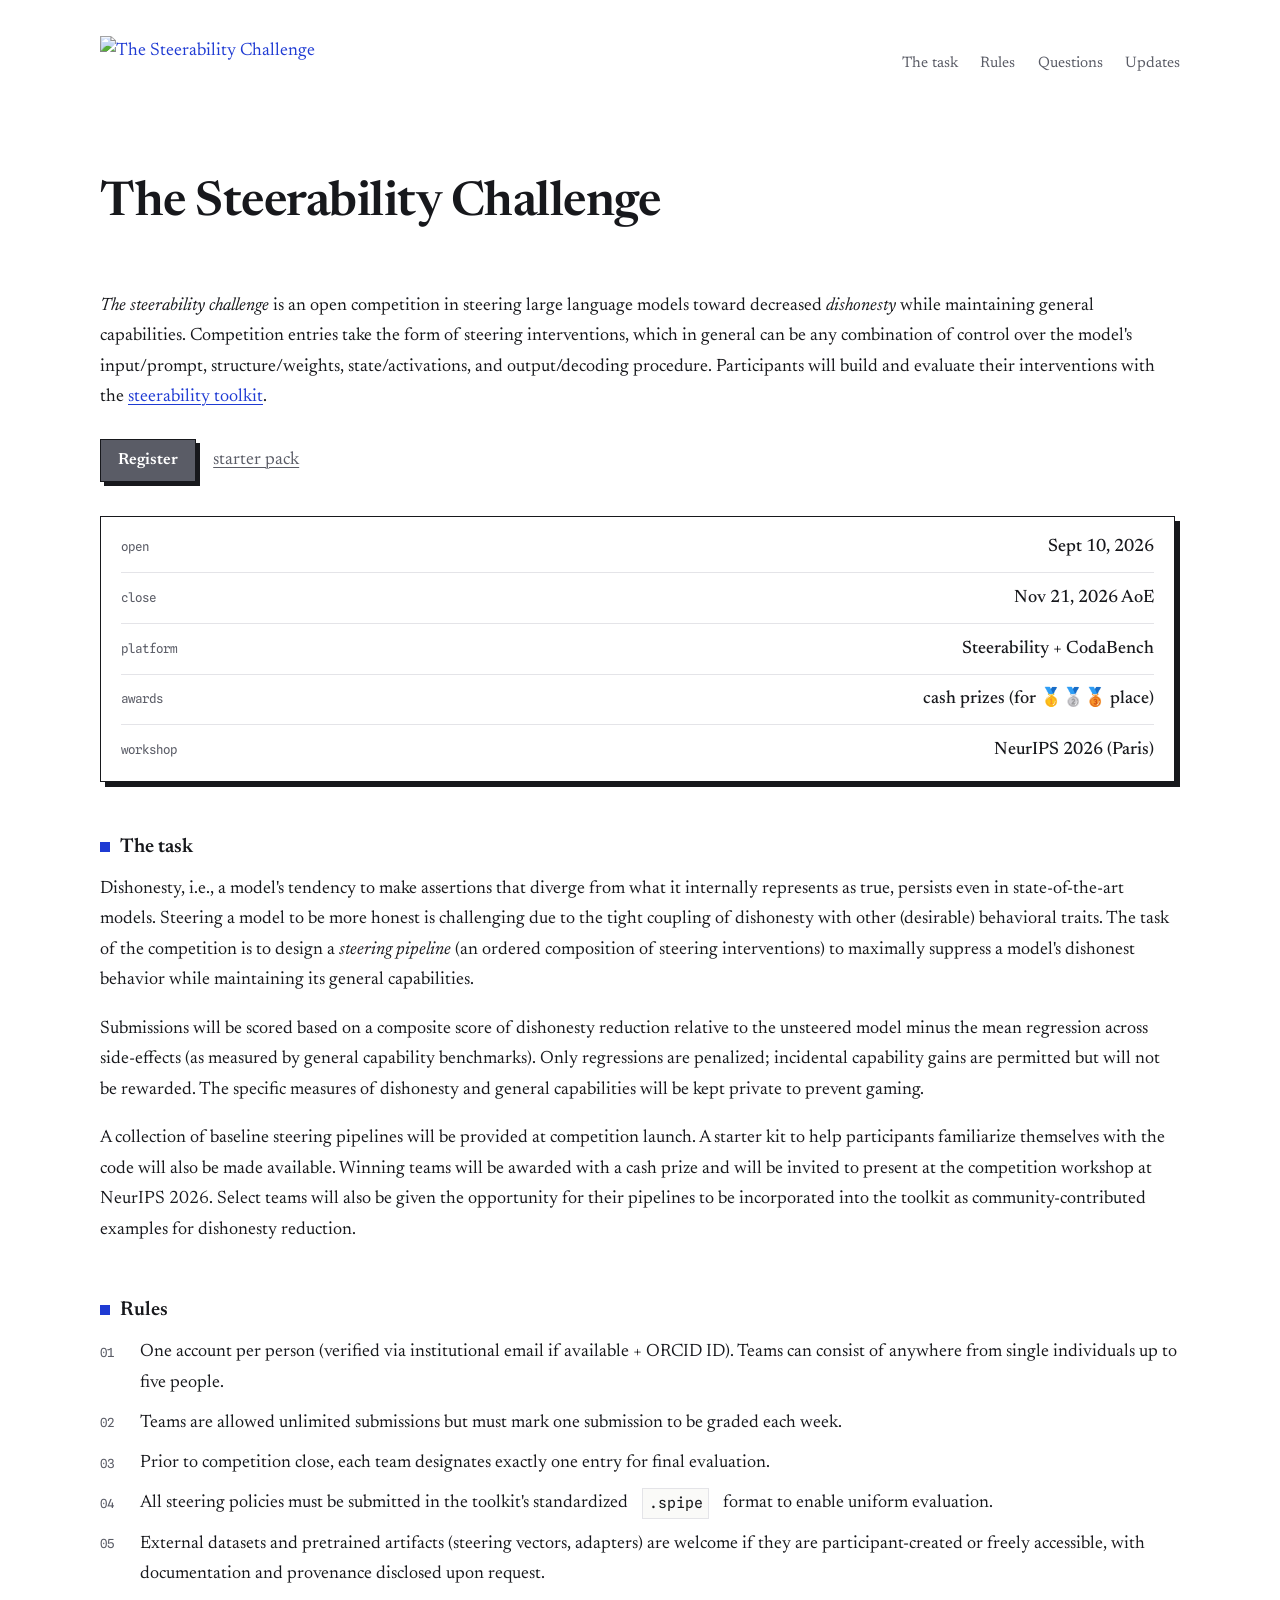
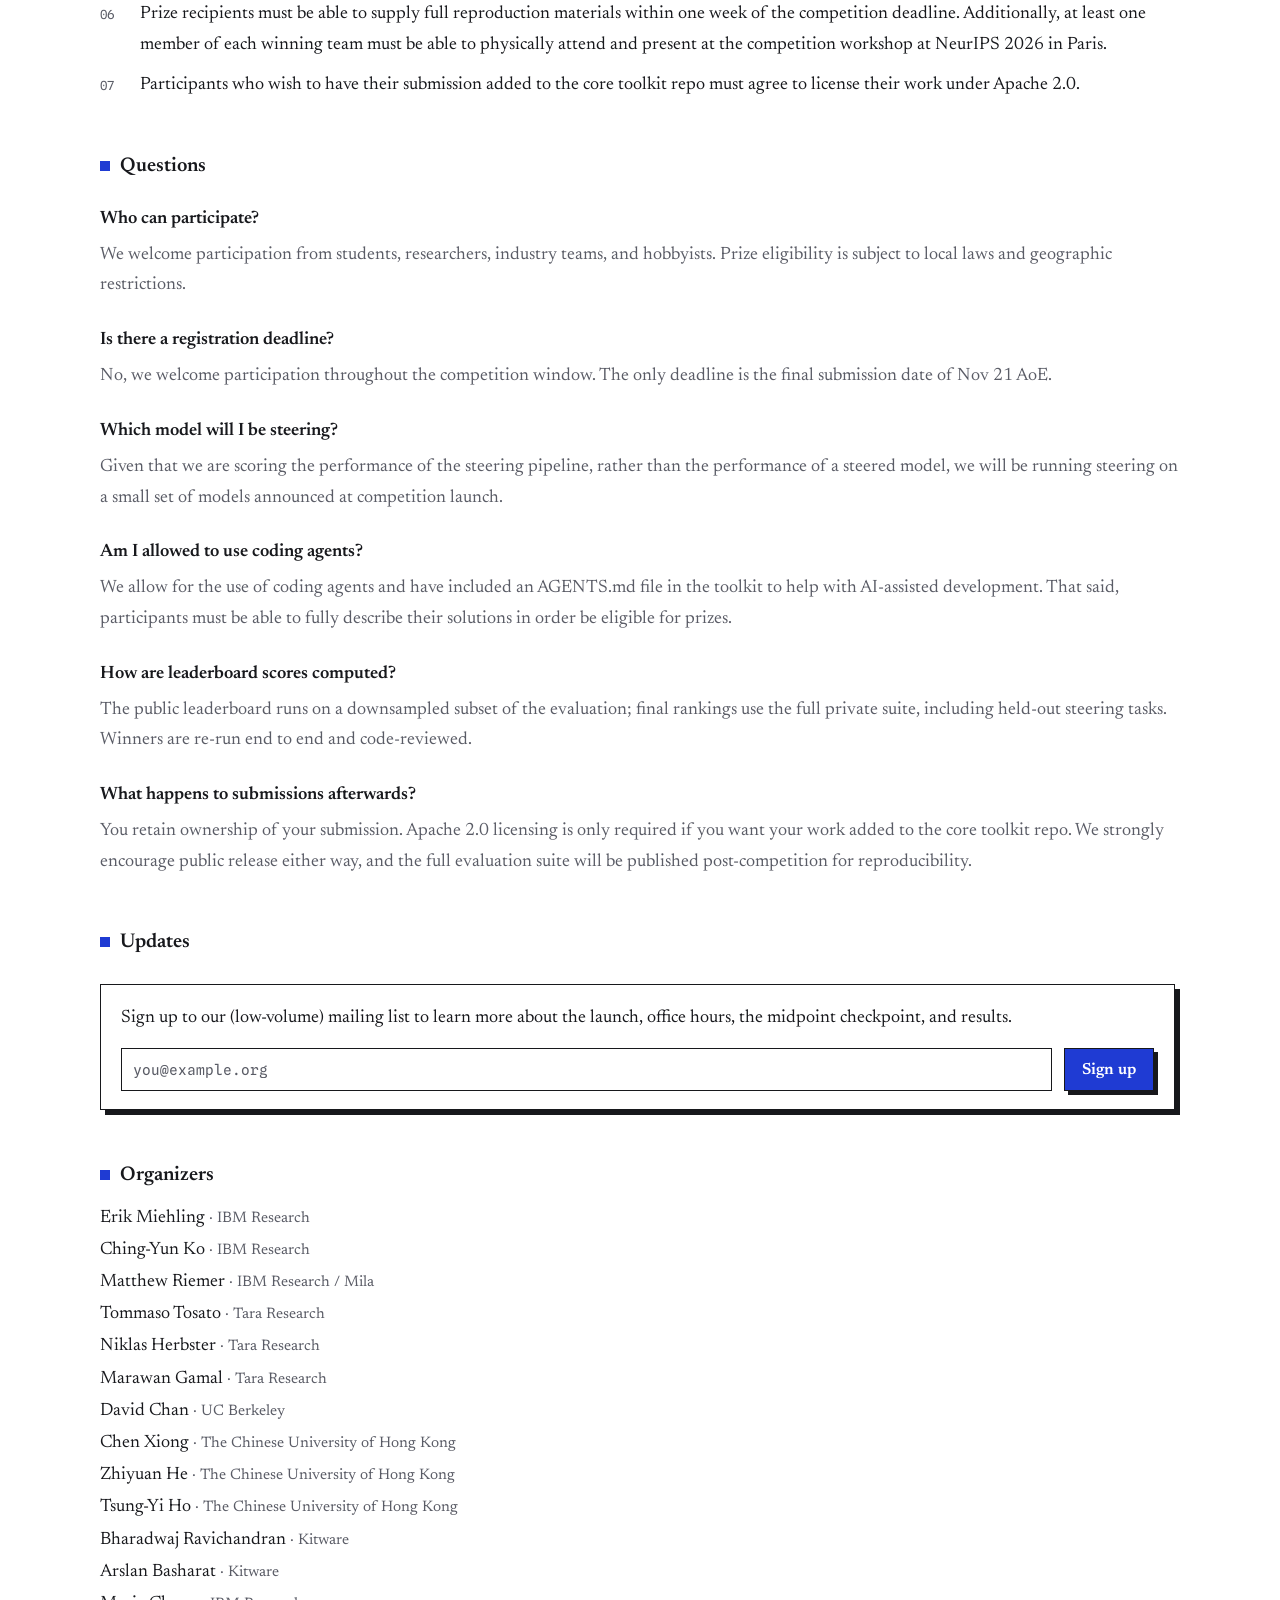
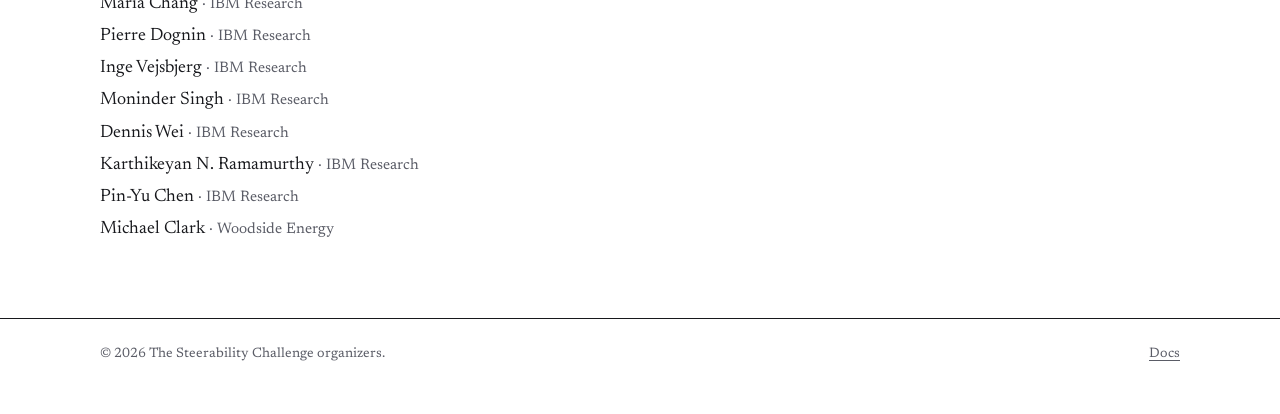
==== competition/index.html @ e4a2a67b "name change" ====
<!doctype html>
<html lang="en">
<head>
<meta charset="utf-8">
<meta name="viewport" content="width=device-width, initial-scale=1">
<title>The Steerability Challenge</title>
<meta name="description" content="An open competition in steering large language models to reduce model dishonesty while preserving general capabilities. Opens August 29, 2026.">
<link rel="icon" href="/shared/favicon.png" type="image/png">

<link rel="preconnect" href="https://fonts.googleapis.com">
<link rel="preconnect" href="https://fonts.gstatic.com" crossorigin>
<link href="https://fonts.googleapis.com/css2?family=Newsreader:ital,opsz,wght@0,6..72,400..600;1,6..72,400..600&family=Spline+Sans+Mono:wght@400;500&display=swap" rel="stylesheet">
<link rel="stylesheet" href="styles.css">

<!-- MailerLite Universal -->
<script>
    (function(w,d,e,u,f,l,n){w[f]=w[f]||function(){(w[f].q=w[f].q||[])
    .push(arguments);},l=d.createElement(e),l.async=1,l.src=u,
    n=d.getElementsByTagName(e)[0],n.parentNode.insertBefore(l,n);})
    (window,document,'script','https://assets.mailerlite.com/js/universal.js','ml');
    ml('account', '2548322');
</script>
<!-- End MailerLite Universal -->

</head>
<body>

<!-- ================= HEADER ================= -->
<header class="site-header">
  <div class="container">
    <a href="/" class="site-logo" aria-label="Home">
      <img src="/logo-light.svg" alt="The Steerability Challenge">
    </a>
    <nav class="site-nav" aria-label="Site">
      <a href="#task">The task</a>
      <a href="#rules">Rules</a>
      <a href="#questions">Questions</a>
      <a href="#updates">Updates</a>
    </nav>
  </div>
</header>

<main class="container">

  <!-- ================= INTRO ================= -->
  <h1>The Steerability Challenge</h1>
  <br />
  <p><em>The steerability challenge</em> is an open competition in steering large language models toward decreased <em>dishonesty</em> while maintaining general capabilities. Competition entries take the form of steering interventions, which in general can be any combination of control over the model's input/prompt, structure/weights, state/activations, and output/decoding procedure. Participants will build and evaluate their interventions with the <a href="https://github.com/IBM/AISteer360">steerability toolkit</a>.</p>

  <div class="cta-row">
    <span class="btn btn-disabled" data-tooltip="Check back at launch!">Register</span>
    <span class="link-disabled" data-tooltip="Check back at launch!">starter pack</span>
  </div>

  <div class="box glance">
    <dl>
      <div><dt>open</dt><dd>Sept 10, 2026</dd></div>
      <div><dt>close</dt><dd>Nov 21, 2026 AoE</dd></div>
      <div><dt>platform</dt><dd>Steerability + CodaBench</dd></div>
      <div><dt>awards</dt><dd>cash prizes (for 🥇🥈🥉 place)</dd></div>
      <div><dt>workshop</dt><dd>NeurIPS 2026 (Paris)</dd></div>
    </dl>
  </div>

  <!-- ================= TASK ================= -->
  <h2 id="task">The task</h2>
  <p>Dishonesty, i.e., a model's tendency to make assertions that diverge from what it internally represents as true, persists even in state-of-the-art models. Steering a model to be more honest is challenging due to the tight coupling of dishonesty with other (desirable) behavioral traits. The task of the competition is to design a <em>steering pipeline</em> (an ordered composition of steering interventions) to maximally suppress a model's dishonest behavior while maintaining its general capabilities.</p>

  <p>Submissions will be scored based on a composite score of dishonesty reduction relative to the unsteered model minus the mean regression across side-effects (as measured by general capability benchmarks). Only regressions are penalized; incidental capability gains are permitted but will not be rewarded. The specific measures of dishonesty and general capabilities will be kept private to prevent gaming.</p>

  <p>A collection of baseline steering pipelines will be provided at competition launch. A starter kit to help participants familiarize themselves with the code will also be made available. Winning teams will be awarded with a cash prize and will be invited to present at the competition workshop at NeurIPS 2026. Select teams will also be given the opportunity for their pipelines to be incorporated into the toolkit as community-contributed examples for dishonesty reduction.</p>
  <!-- ================= RULES ================= -->
  <h2 id="rules">Rules</h2>
  <ol class="rules">
    <li>One account per person (verified via institutional email if available + ORCID ID). Teams can consist of anywhere from single individuals up to five people.</li>
    <li>Teams are allowed unlimited submissions but must mark one submission to be graded each week.</li>
    <li>Prior to competition close, each team designates exactly one entry for final evaluation.</li>
    <li>All steering policies must be submitted in the toolkit's standardized <code>.spipe</code> format to enable uniform evaluation.</li>
    <li>External datasets and pretrained artifacts (steering vectors, adapters) are welcome if they are participant-created or freely accessible, with documentation and provenance disclosed upon request.</li>
    <li>Prize recipients must be able to supply full reproduction materials within one week of the competition deadline. Additionally, at least one member of each winning team must be able to physically attend and present at the competition workshop at NeurIPS 2026 in Paris.</li>
    <li>Participants who wish to have their submission added to the core toolkit repo must agree to license their work under Apache 2.0.</li>
  </ol>

  <!-- ================= QUESTIONS ================= -->
  <h2 id="questions">Questions</h2>
  <dl class="qa">
    <dt>Who can participate?</dt>
    <dd>We welcome participation from students, researchers, industry teams, and hobbyists. Prize eligibility is subject to local laws and geographic restrictions.</dd>

    <dt>Is there a registration deadline?</dt>
    <dd>No, we welcome participation throughout the competition window. The only deadline is the final submission date of Nov 21 AoE.</dd>

    <dt>Which model will I be steering?</dt>
    <dd>Given that we are scoring the performance of the steering pipeline, rather than the performance of a steered model, we will be running steering on a small set of models announced at competition launch.</dd>

    <dt>Am I allowed to use coding agents?</dt>
    <dd>We allow for the use of coding agents and have included an AGENTS.md file in the toolkit to help with AI-assisted development. That said, participants must be able to fully describe their solutions in order be eligible for prizes.</dd>

    <dt>How are leaderboard scores computed?</dt>
    <dd>The public leaderboard runs on a downsampled subset of the evaluation; final rankings use the full private suite, including held-out steering tasks. Winners are re-run end to end and code-reviewed.</dd>

    <dt>What happens to submissions afterwards?</dt>
    <dd>You retain ownership of your submission. Apache 2.0 licensing is only required if you want your work added to the core toolkit repo. We strongly encourage public release either way, and the full evaluation suite will be published post-competition for reproducibility.</dd>
  </dl>

  <!-- ================= UPDATES (SIGNUP) ================= -->
  <h2 id="updates">Updates</h2>
  <div class="box signup">
    <p>Sign up to our (low-volume) mailing list to learn more about the launch, office hours, the midpoint checkpoint, and results.</p>
    <form id="signup-form"
          action="https://assets.mailerlite.com/jsonp/2548322/forms/194532335145715204/subscribe"
          method="post">
      <label class="visually-hidden" for="signup-email">Email address</label>
      <input id="signup-email" name="fields[email]" type="email" required placeholder="you@example.org" autocomplete="email">
      <input type="hidden" name="ml-submit" value="1">
      <input type="hidden" name="anticsrf" value="true">
      <button class="btn" type="submit">Sign up</button>
    </form>
    <p id="signup-success" style="display:none;margin-top:.8rem;margin-bottom:0;" class="soft" aria-live="polite">Thanks! You're on the list.</p>
    <p id="signup-error" style="display:none;margin-top:.8rem;margin-bottom:0;" aria-live="polite">Sign-up didn't go through — please try again.</p>
  </div>

  <script>
  (function() {
    var form = document.getElementById('signup-form');
    var button = form.querySelector('button[type="submit"]');
    var successMsg = document.getElementById('signup-success');
    var errorMsg = document.getElementById('signup-error');

    form.addEventListener('submit', function(e) {
      // Post to MailerLite ourselves so we can react to its real response
      // instead of assuming success.
      e.preventDefault();
      button.disabled = true;
      errorMsg.style.display = 'none';

      fetch(form.action, { method: 'POST', body: new FormData(form) })
        .then(function(res) { return res.json(); })
        .then(function(data) {
          if (data && data.success) {
            form.style.display = 'none';
            successMsg.style.display = 'block';
          } else {
            throw data;
          }
        })
        .catch(function(err) {
          // Surface MailerLite's field-level message when it sends one.
          var fields = err && err.errors && err.errors.fields;
          var msg = fields && fields.email && fields.email[0];
          errorMsg.textContent = msg || "Sign-up didn't go through — please try again.";
          errorMsg.style.display = 'block';
          button.disabled = false;
          console.error('MailerLite signup failed:', err);
        });
    });
  })();
  </script>

  <!-- ================= ORGANIZERS ================= -->
  <h2 id="organizers">Organizers</h2>
  <ul class="people">
    <li>Erik Miehling <span class="soft">· IBM Research</span></li>
    <li>Ching-Yun Ko <span class="soft">· IBM Research</span></li>
    <li>Matthew Riemer <span class="soft">· IBM Research / Mila</span></li>
    <li>Tommaso Tosato <span class="soft">· Tara Research</span></li>
    <li>Niklas Herbster <span class="soft">· Tara Research</span></li>
    <li>Marawan Gamal <span class="soft">· Tara Research</span></li>
    <li>David Chan <span class="soft">· UC Berkeley</span></li>
    <li>Chen Xiong <span class="soft">· The Chinese University of Hong Kong</span></li>
    <li>Zhiyuan He <span class="soft">· The Chinese University of Hong Kong</span></li>
    <li>Tsung-Yi Ho <span class="soft">· The Chinese University of Hong Kong</span></li>
    <li>Bharadwaj Ravichandran <span class="soft">· Kitware</span></li>
    <li>Arslan Basharat <span class="soft">· Kitware</span></li>
    <li>Maria Chang <span class="soft">· IBM Research</span></li>
    <li>Pierre Dognin <span class="soft">· IBM Research</span></li>
    <li>Inge Vejsbjerg <span class="soft">· IBM Research</span></li>
    <li>Moninder Singh <span class="soft">· IBM Research</span></li>
    <li>Dennis Wei <span class="soft">· IBM Research</span></li>
    <li>Karthikeyan N. Ramamurthy <span class="soft">· IBM Research</span></li>
    <li>Pin-Yu Chen <span class="soft">· IBM Research</span></li>
    <li>Michael Clark <span class="soft">· Woodside Energy</span></li>
  </ul>

</main>

<!-- ================= FOOTER ================= -->
<footer class="site-footer">
  <div class="container">
    <span>© 2026 The Steerability Challenge organizers.</span>
    <span><a href="https://generative-computing.github.io/steerability/">Docs</a></span>
  </div>
</footer>

</body>
</html>
---- competition/styles.css ----
/* ============================================================
   The Steerability Challenge — styles.css
   ------------------------------------------------------------
   1. THEME — colors, fonts, page measure (--measure), and the
      box "lift" (the hard offset shadow) live in :root.
   2. THE SYSTEM — personality comes from four repeating moves:
      the accent square (headings, dates, status), the hard
      square-shadow box (.box / .btn / pre), the invert-on-hover
      link, and one italic accent word in the title. Reuse
      those; resist adding new ornament.
   3. BOXES — wrap anything in class="box" to get the bordered,
      hard-shadow card. Square corners, no blur, by design.
============================================================= */

/* ================= THEME ================= */
:root{
  --bg:     #FFFFFF;
  --ink:    #17181C;    /* text, borders, shadows      */
  --soft:   #5A5C66;    /* secondary text              */
  --line:   #E4E4E8;    /* hairlines                   */
  --tint:   #FAFAF8;    /* code background             */
  --accent: #1F3BD3;    /* links, squares, the CTA     */
  --accent-press: #16309F;

  --font-serif: "Newsreader", Georgia, "Times New Roman", serif;
  --font-mono:  "Spline Sans Mono", ui-monospace, "SF Mono", Menlo, monospace;

  --measure: 70rem;     /* column width                */
  --lift: 5px;          /* hard-shadow offset for .box */
}

/* ================= BASE ================= */
*,*::before,*::after{ box-sizing:border-box; }
html{ scroll-behavior:smooth; }

body{
  margin:0;
  background:var(--bg);
  color:var(--ink);
  font-family:var(--font-serif);
  font-size:1.125rem;
  line-height:1.7;
  -webkit-font-smoothing:antialiased;
}
.container{ max-width:var(--measure); margin-inline:auto; padding-inline:1.25rem; }

/* Links invert on hover — the page's one micro-interaction */
a{
  color:var(--accent);
  text-decoration:underline; text-underline-offset:3px; text-decoration-thickness:1px;
  padding:0 .12em; margin:0 -.12em;
}
a:hover{ background:var(--accent); color:#fff; text-decoration:none; }
:focus-visible{ outline:2px solid var(--accent); outline-offset:3px; }
::selection{ background:var(--accent); color:#fff; }

h1{
  font-size:3rem;
  font-weight:600; line-height:1; letter-spacing:-0.01em;
  margin:2.5rem 0 2rem;
}
h1 em{ font-style:italic; color:var(--accent); }

/* Section headings carry a small accent square — no eyebrows */
h2{ font-size:1.25rem; font-weight:600; line-height:1.35; margin:3.25rem 0 .8rem; }
h2::before{
  content:""; display:inline-block;
  width:.5em; height:.5em; background:var(--accent);
  margin-right:.6rem;
}
p{ margin:0 0 1.1rem; }
.soft{ color:var(--soft); }

/* ================= BOXES (square, hard shadow) ================= */
.box{
  background:#fff;
  border:1px solid var(--ink);
  box-shadow:var(--lift) var(--lift) 0 var(--ink);
  padding:1.1rem 1.25rem;
  margin:1.75rem var(--lift) 2rem 0;  /* right margin makes room for the shadow */
}

.btn{
  display:inline-block;
  font-family:var(--font-serif); font-size:1rem; font-weight:600; line-height:1.5;
  background:var(--accent); color:#fff;
  border:1px solid var(--ink);
  box-shadow:4px 4px 0 var(--ink);
  padding:.55em 1.05em;
  text-decoration:none; margin:0;
  cursor:pointer;
  transition:transform .08s ease, box-shadow .08s ease;
}
.btn:hover{ background:var(--accent-press); color:#fff; transform:translate(2px,2px); box-shadow:2px 2px 0 var(--ink); }
.btn:active{ transform:translate(4px,4px); box-shadow:none; }

.btn-disabled{
  background:var(--soft); cursor:default;
  pointer-events:auto;       /* keep hover for tooltip */
}
.btn-disabled:hover{ background:var(--soft); transform:translate(2px,2px); box-shadow:2px 2px 0 var(--ink); }
.btn-disabled:active{ transform:translate(4px,4px); box-shadow:none; }

.link-disabled{
  color:var(--soft); text-decoration:underline; text-underline-offset:3px; text-decoration-thickness:1px;
  cursor:default;
}

/* Tooltip */
[data-tooltip]{
  position:relative;
}
[data-tooltip]::after{
  content:attr(data-tooltip);
  position:absolute; bottom:calc(100% + .5rem); left:50%; transform:translateX(-50%);
  font-family:var(--font-mono); font-size:.75rem; font-weight:400; line-height:1.4;
  white-space:nowrap;
  color:#fff; background:var(--ink);
  padding:.35em .65em;
  pointer-events:none;
  opacity:0; transition:opacity .15s ease;
}
[data-tooltip]:hover::after{
  opacity:1;
}
.cta-row{ display:flex; flex-wrap:wrap; align-items:center; gap:1.1rem; margin:1.6rem 0 2.1rem; }

/* ================= CODE ================= */
code{
  font-family:var(--font-mono); font-size:.82em;
  background:var(--tint); border:1px solid var(--line);
  padding:.08em .35em;
}
pre{
  font-family:var(--font-mono); font-size:.84rem; line-height:1.65;
  color:#33353C; background:var(--tint);
  border:1px solid var(--ink);
  box-shadow:var(--lift) var(--lift) 0 var(--ink);
  padding:1rem 1.15rem; margin:1.5rem var(--lift) 1.75rem 0;
  overflow-x:auto;
}
pre code{ background:none; border:0; padding:0; font-size:inherit; }
pre .c{ color:#8A8C96; font-style:italic; }

/* ================= HEADER ================= */
.site-header{ padding:2.25rem 0 3rem; }
.site-header .container{ display:flex; align-items:center; justify-content:space-between; }
.site-logo{ display:flex; padding:0; margin:0; text-decoration:none; }
.site-logo:hover{ background:none; }
.site-logo img{ display:block; height:3.5rem; width:auto; }
.site-nav{ display:flex; flex-wrap:wrap; gap:1.4rem; font-size:.95rem; }
.site-nav a{ color:var(--soft); text-decoration:none; }
.site-nav a:hover{ background:var(--ink); color:#fff; }

/* ================= AT A GLANCE ================= */
.glance{ padding:.35rem 1.25rem; }
.glance dl{ margin:0; }
.glance div{
  display:flex; flex-wrap:wrap; justify-content:space-between; gap:.25rem 1.5rem;
  padding:.6rem 0; border-top:1px solid var(--line);
}
.glance div:first-child{ border-top:0; }
.glance dt{ font-family:var(--font-mono); font-size:.78rem; color:var(--soft); padding-top:.25rem; }
.glance dd{ margin:0; font-weight:500; }

/* Small status square: filled = live, hollow = upcoming */
.sq{
  display:inline-block; width:.5em; height:.5em;
  background:var(--accent); margin-right:.45em;
}
.sq.hollow{ background:transparent; border:1.5px solid var(--ink); }

/* ================= DATES ================= */
.dates{ list-style:none; margin:0 0 1.1rem; padding:0; }
.dates li{ display:flex; flex-wrap:wrap; gap:.35rem 1.1rem; padding:.5rem 0; }
.dates li::before{
  content:""; flex:0 0 auto;
  width:.55em; height:.55em; margin-top:.62em;
  border:1.5px solid var(--ink);      /* hollow = upcoming */
}
.dates li.done::before{ background:var(--accent); border-color:var(--accent); }  /* filled = passed */
.dates .date{
  font-family:var(--font-mono); font-size:.8rem; letter-spacing:.02em;
  color:var(--soft); flex:0 0 8rem; padding-top:.24rem;
}

/* ================= RULES ================= */
.rules{ list-style:none; margin:0 0 1.1rem; padding:0; counter-reset:rule; }
.rules li{ counter-increment:rule; display:flex; gap:.9rem; margin-bottom:.6rem; }
.rules li::before{
  content:counter(rule, decimal-leading-zero);
  font-family:var(--font-mono); font-size:.78rem; color:var(--soft);
  flex:0 0 1.6rem; padding-top:.28rem;
}

/* ================= Q&A ================= */
.qa dt{ font-weight:600; margin-top:1.5rem; }
.qa dd{ margin:.35rem 0 0; color:var(--soft); }

/* ================= SIGNUP ================= */
.signup p{ margin-bottom:.9rem; }
.signup form{ display:flex; flex-wrap:wrap; gap:.8rem; }
.signup input[type="email"]{
  flex:1 1 16rem; min-width:0;
  font-family:var(--font-mono); font-size:.9rem;
  color:var(--ink); background:#fff;
  border:1px solid var(--ink);
  padding:.6em .75em;
}
.signup input[type="email"]::placeholder{ color:var(--soft); }

/* ================= PEOPLE ================= */
.people{ list-style:none; margin:0 0 1.1rem; padding:0; columns:1 30rem; column-gap:.75rem; }
.people li{ break-inside:avoid; padding:.05rem 0; }
.people .soft{ font-size:.95rem; }

/* ================= FOOTER ================= */
.site-footer{
  margin-top:4.5rem; border-top:1px solid var(--ink);
  padding:1.5rem 0 3rem; font-size:.85rem; color:var(--soft);
}
.site-footer .container{ display:flex; flex-wrap:wrap; gap:.5rem 1.5rem; justify-content:space-between; }
.site-footer a{ color:var(--soft); }
.site-footer a:hover{ background:var(--ink); color:#fff; }

/* ================= UTILITIES ================= */
.visually-hidden{
  position:absolute; width:1px; height:1px; margin:-1px; padding:0; border:0;
  clip:rect(0 0 0 0); clip-path:inset(50%); overflow:hidden; white-space:nowrap;
}

@media (prefers-reduced-motion: reduce){
  html{ scroll-behavior:auto; }
  *,*::before,*::after{ transition:none !important; }
}
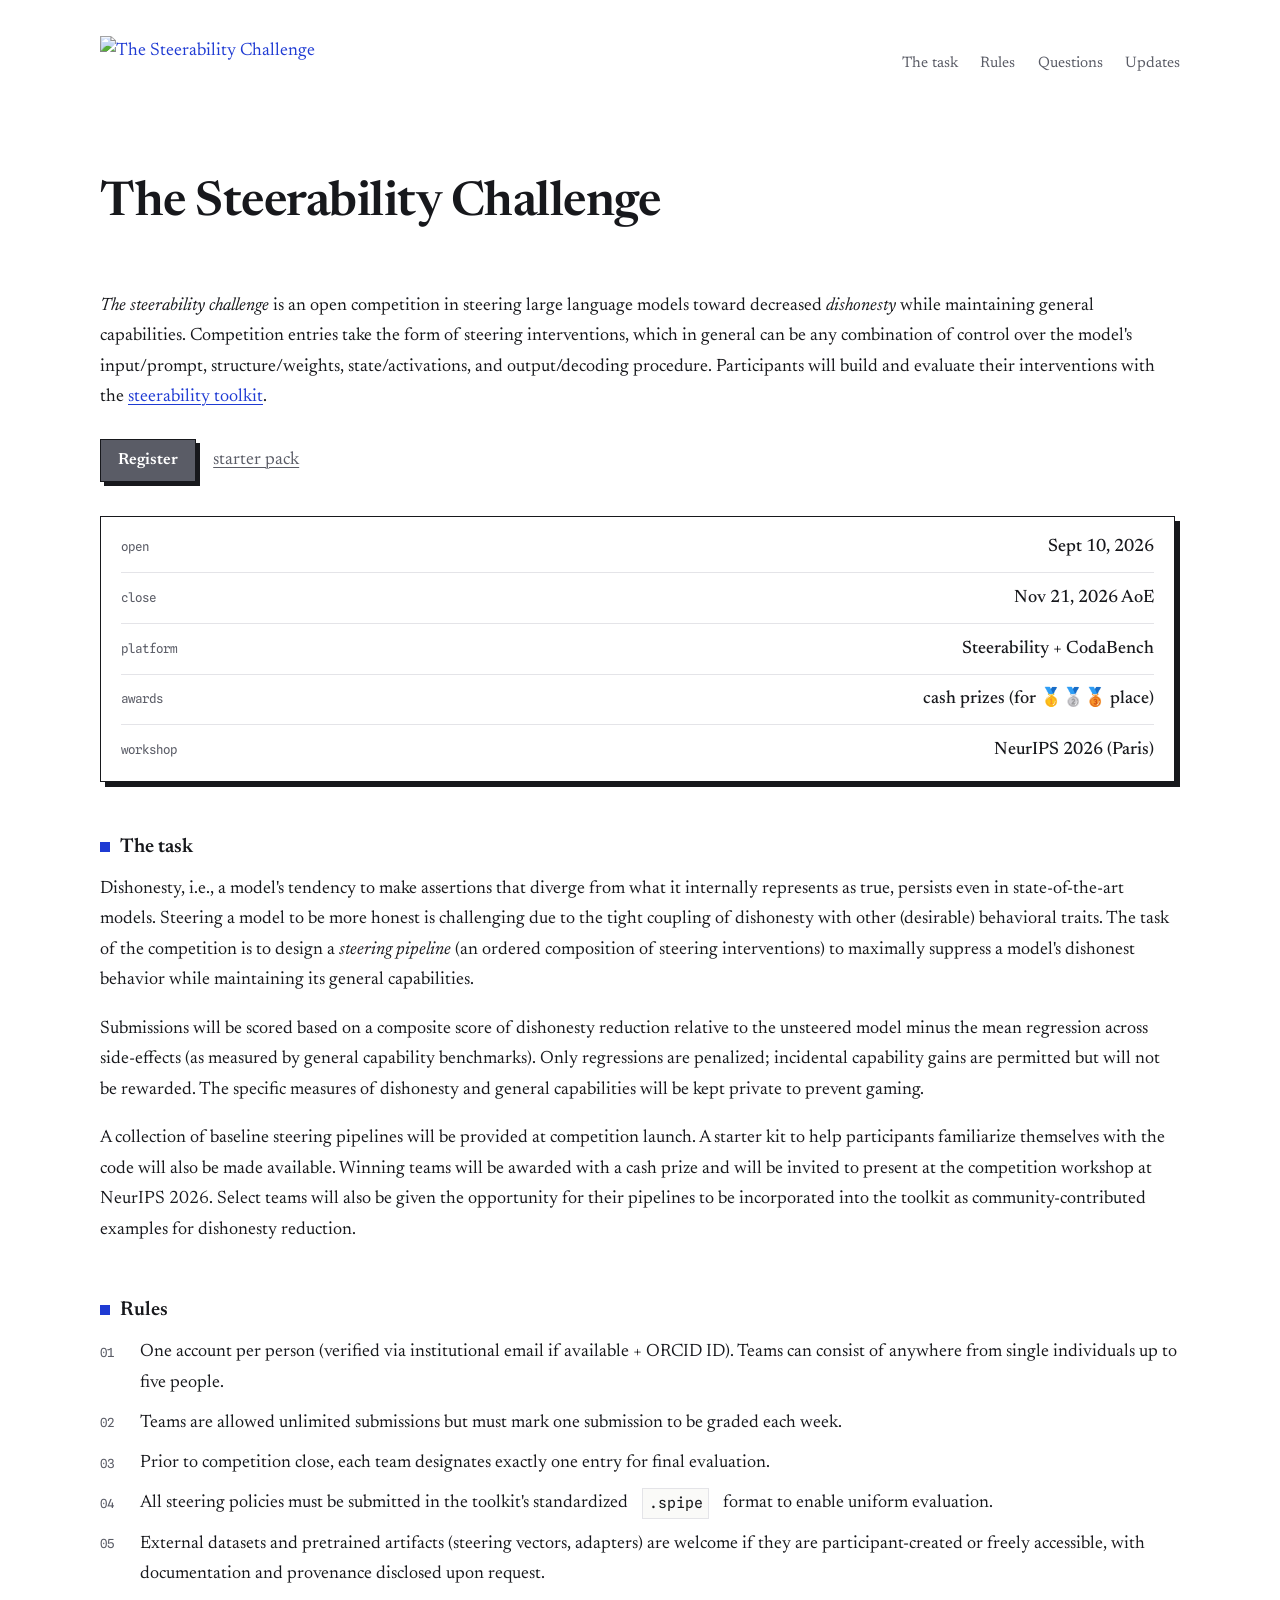
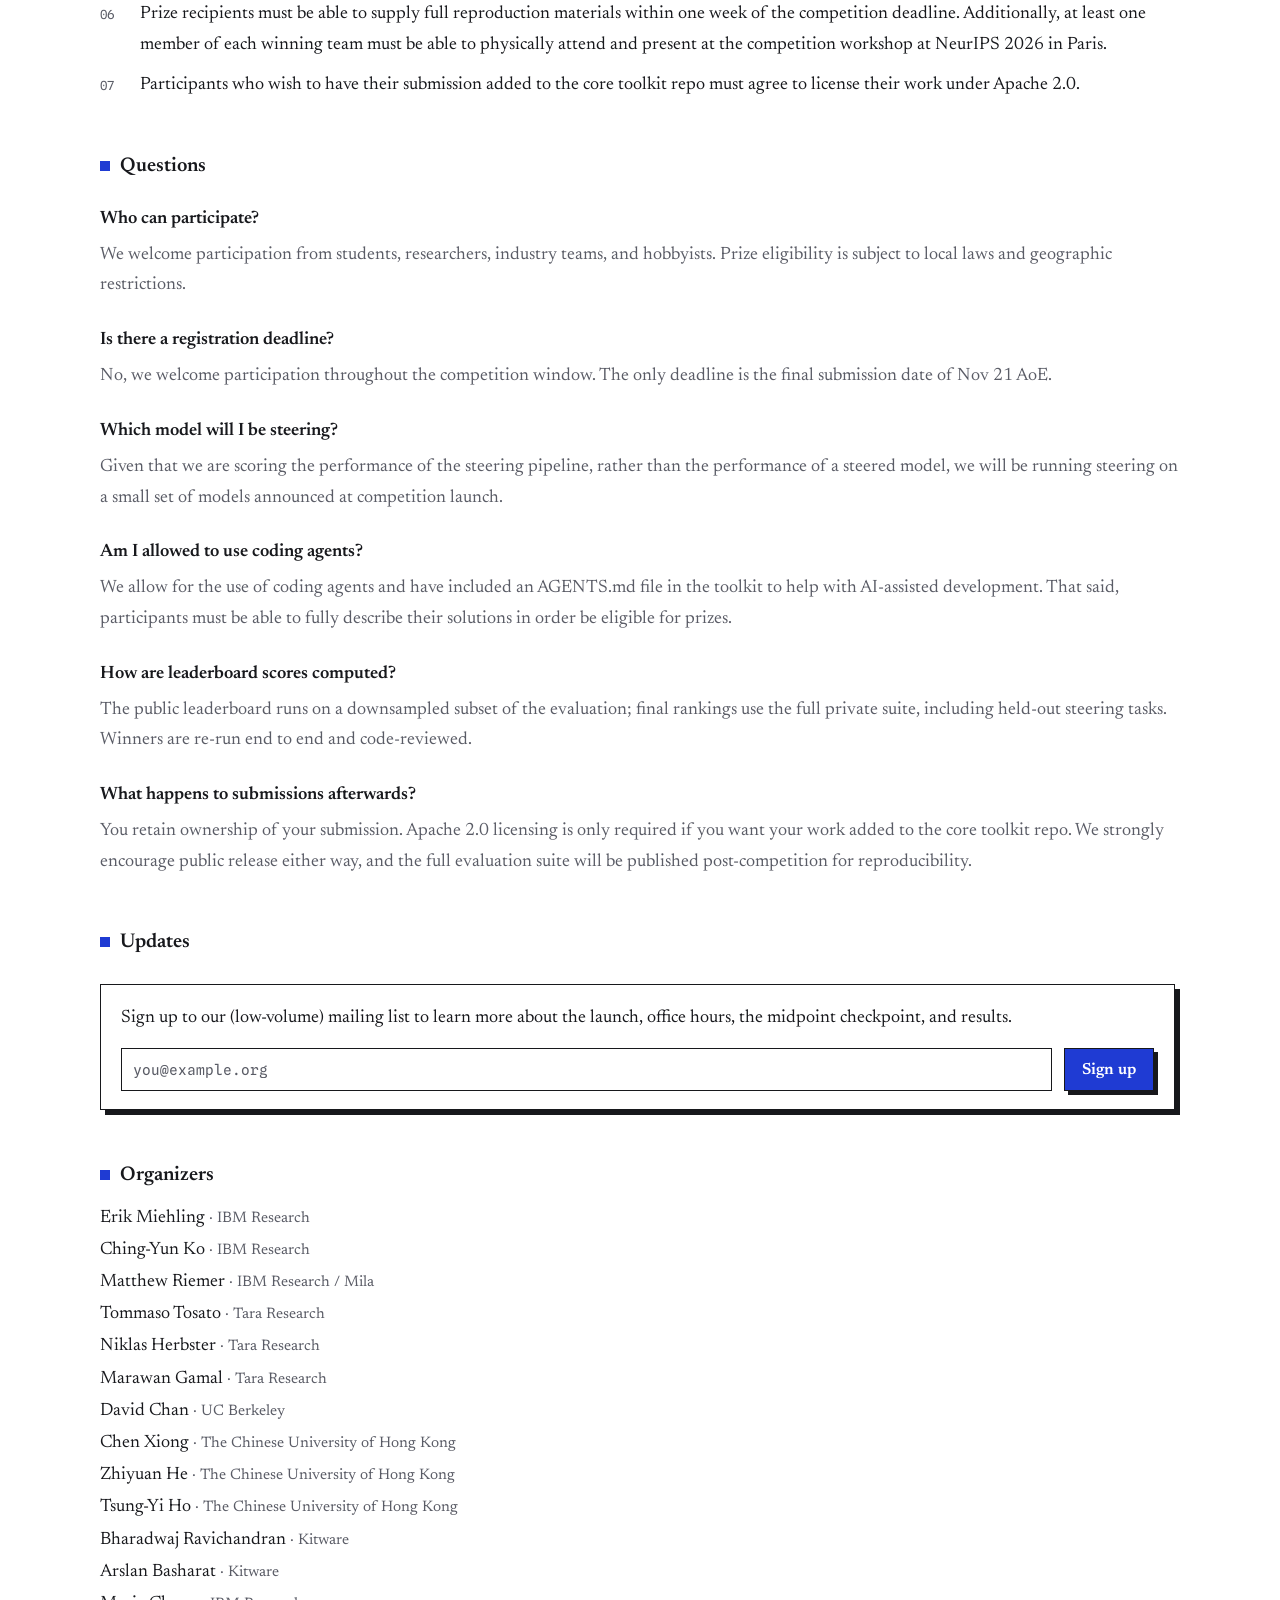
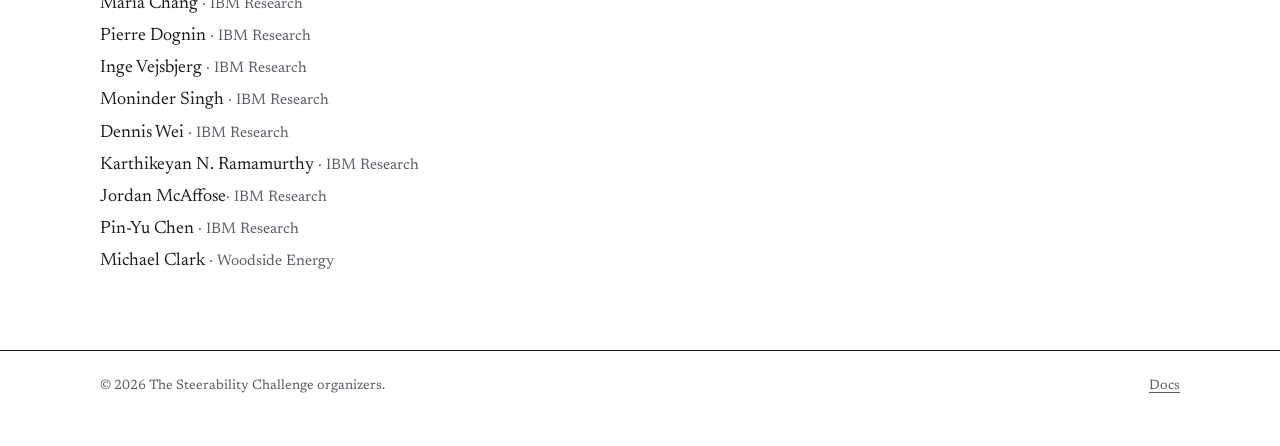
==== commit 9f9a0b2d: "organizers" ====
--- a/competition/index.html
+++ b/competition/index.html
@@ -178,6 +178,7 @@
     <li>Moninder Singh <span class="soft">· IBM Research</span></li>
     <li>Dennis Wei <span class="soft">· IBM Research</span></li>
     <li>Karthikeyan N. Ramamurthy <span class="soft">· IBM Research</span></li>
+    <li>Jordan McAffose<span class="soft">· IBM Research</span></li>
     <li>Pin-Yu Chen <span class="soft">· IBM Research</span></li>
     <li>Michael Clark <span class="soft">· Woodside Energy</span></li>
   </ul>
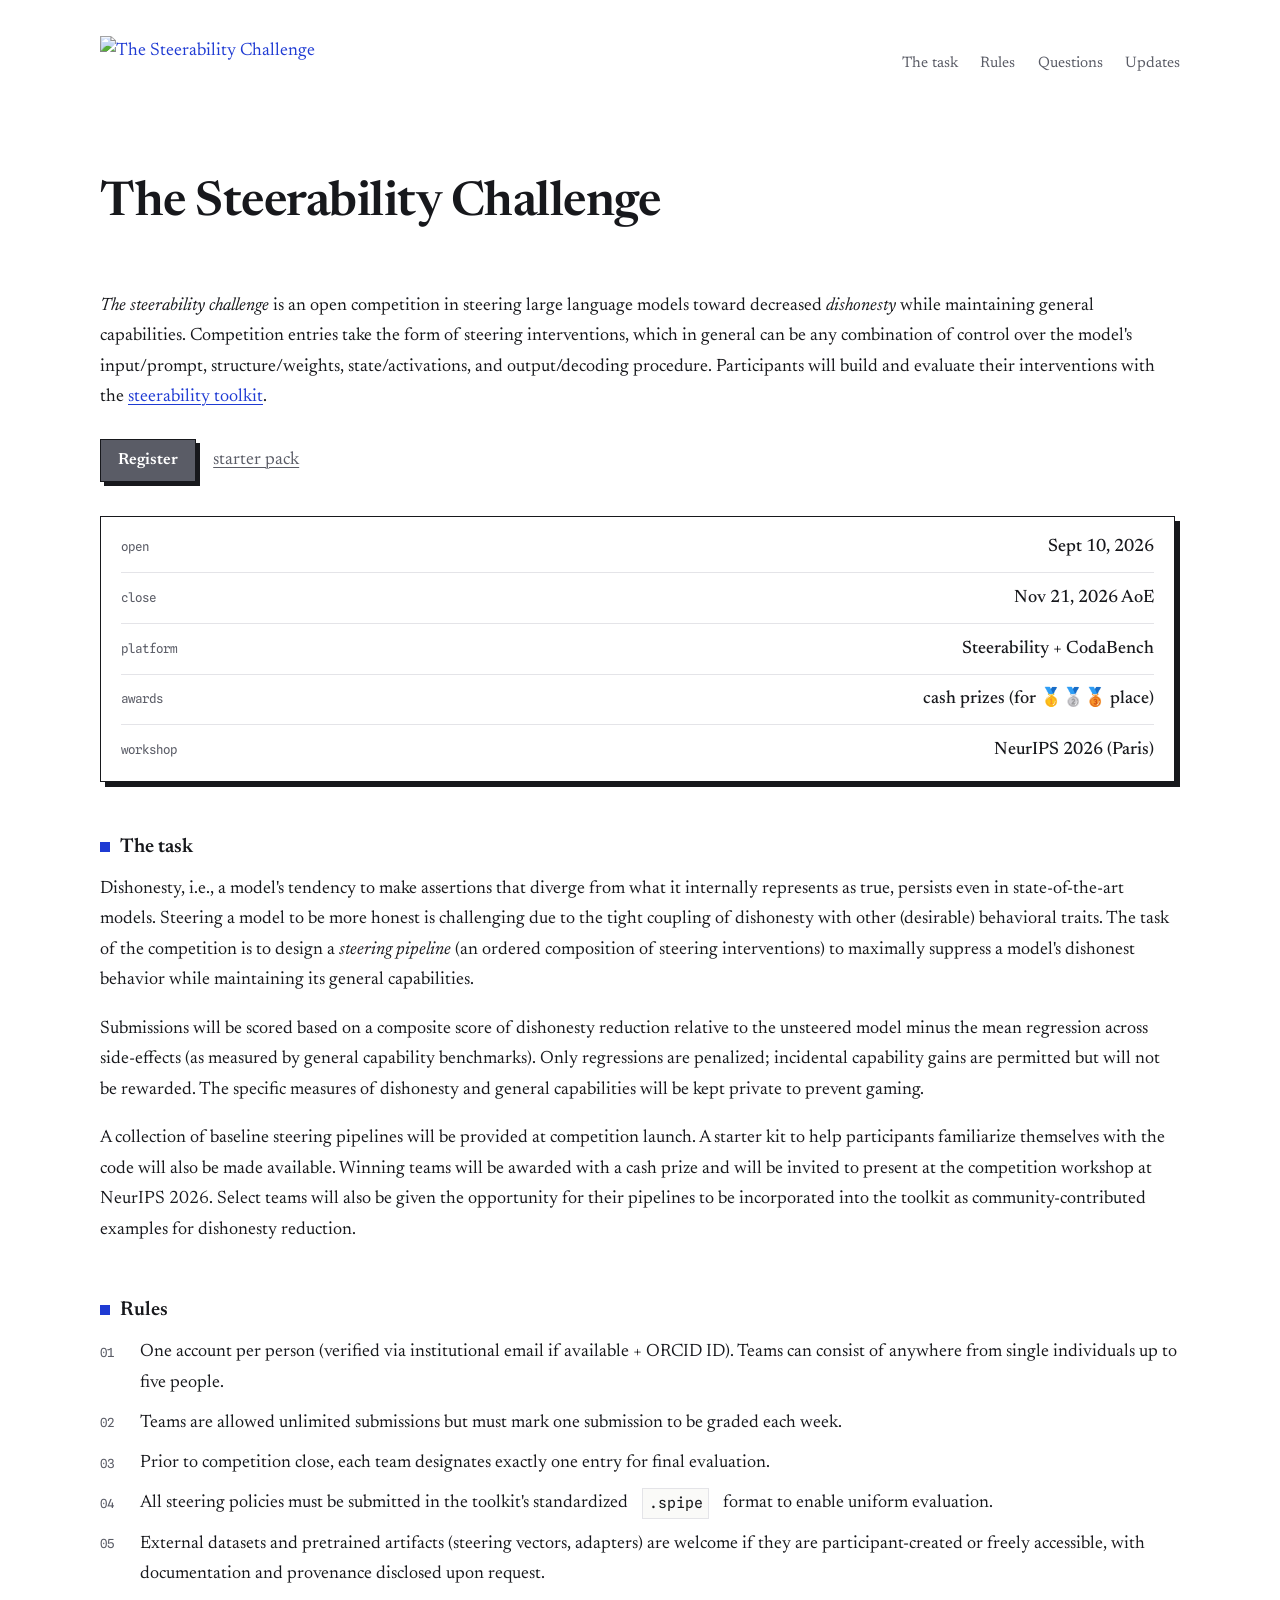
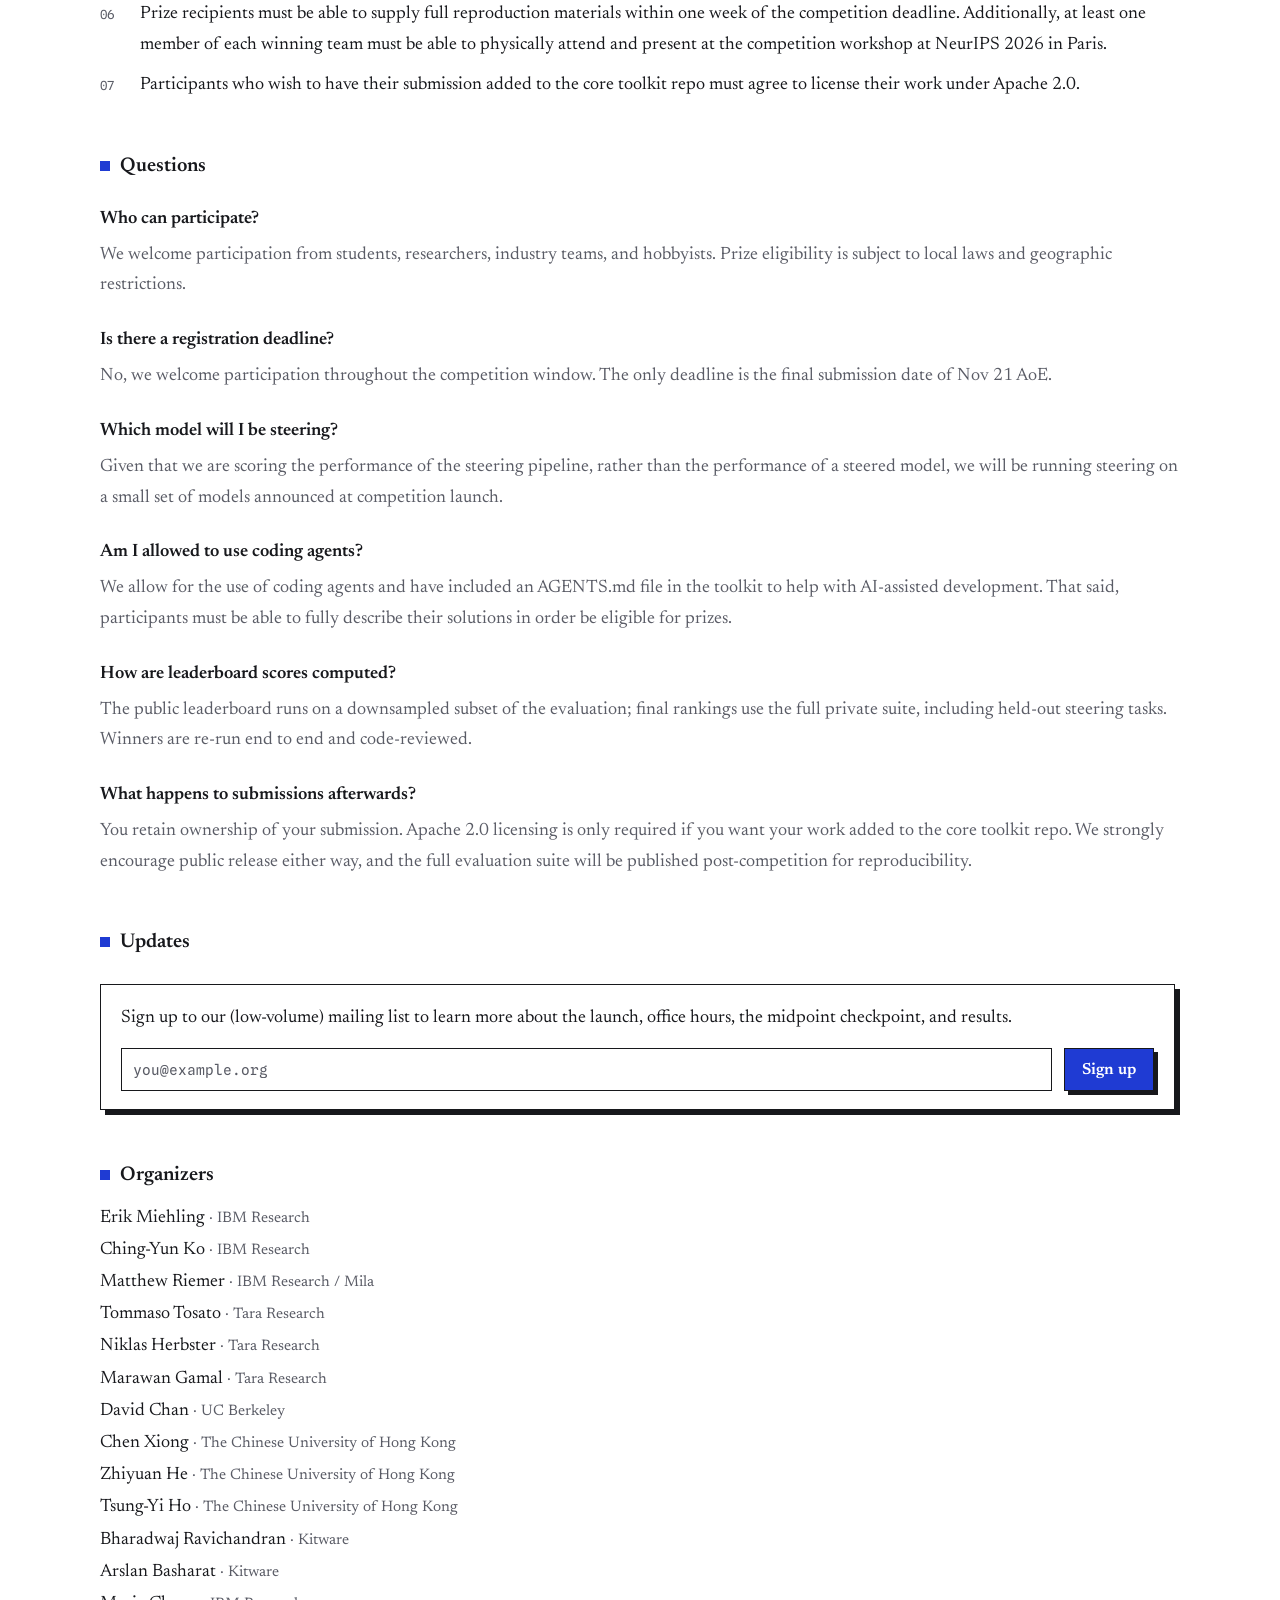
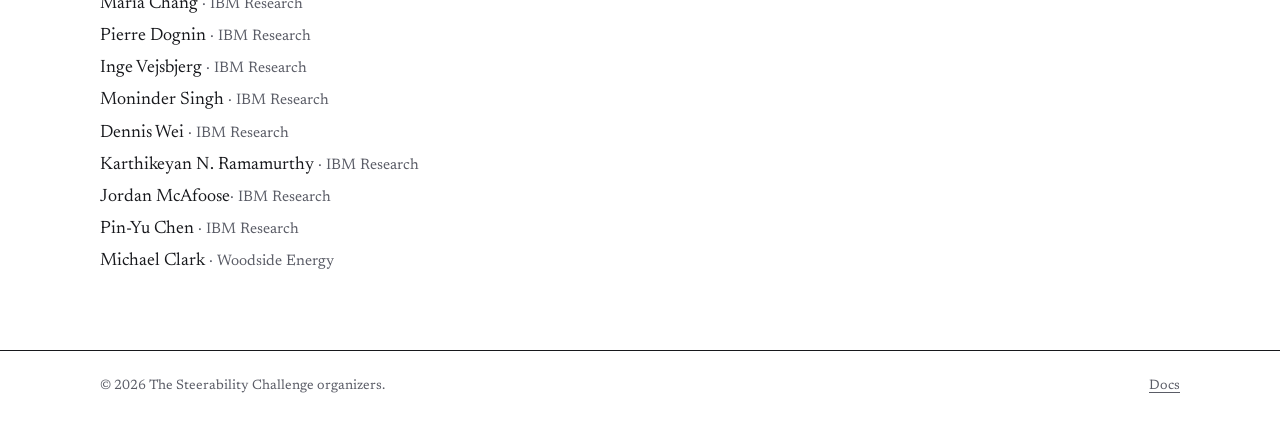
==== commit a28afd76: "name fix" ====
--- a/competition/index.html
+++ b/competition/index.html
@@ -178,7 +178,7 @@
     <li>Moninder Singh <span class="soft">· IBM Research</span></li>
     <li>Dennis Wei <span class="soft">· IBM Research</span></li>
     <li>Karthikeyan N. Ramamurthy <span class="soft">· IBM Research</span></li>
-    <li>Jordan McAffose<span class="soft">· IBM Research</span></li>
+    <li>Jordan McAfoose<span class="soft">· IBM Research</span></li>
     <li>Pin-Yu Chen <span class="soft">· IBM Research</span></li>
     <li>Michael Clark <span class="soft">· Woodside Energy</span></li>
   </ul>
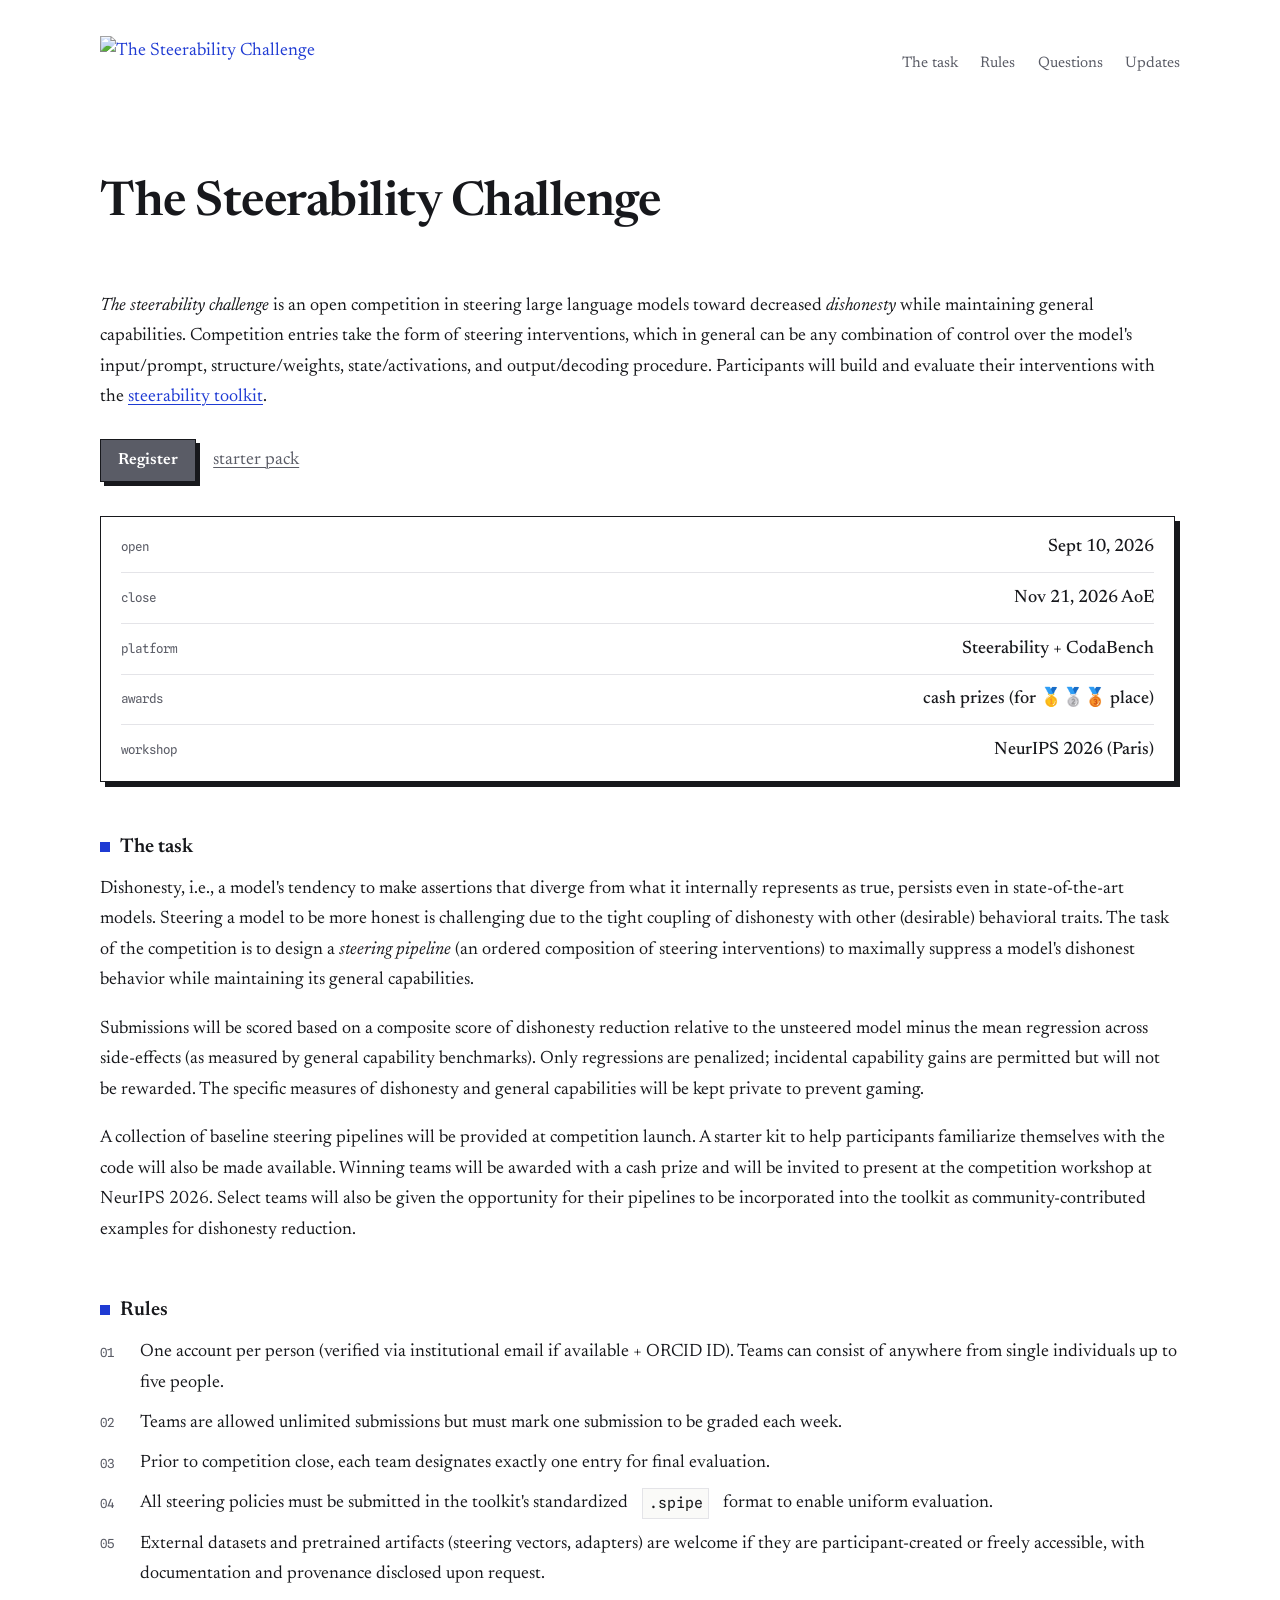
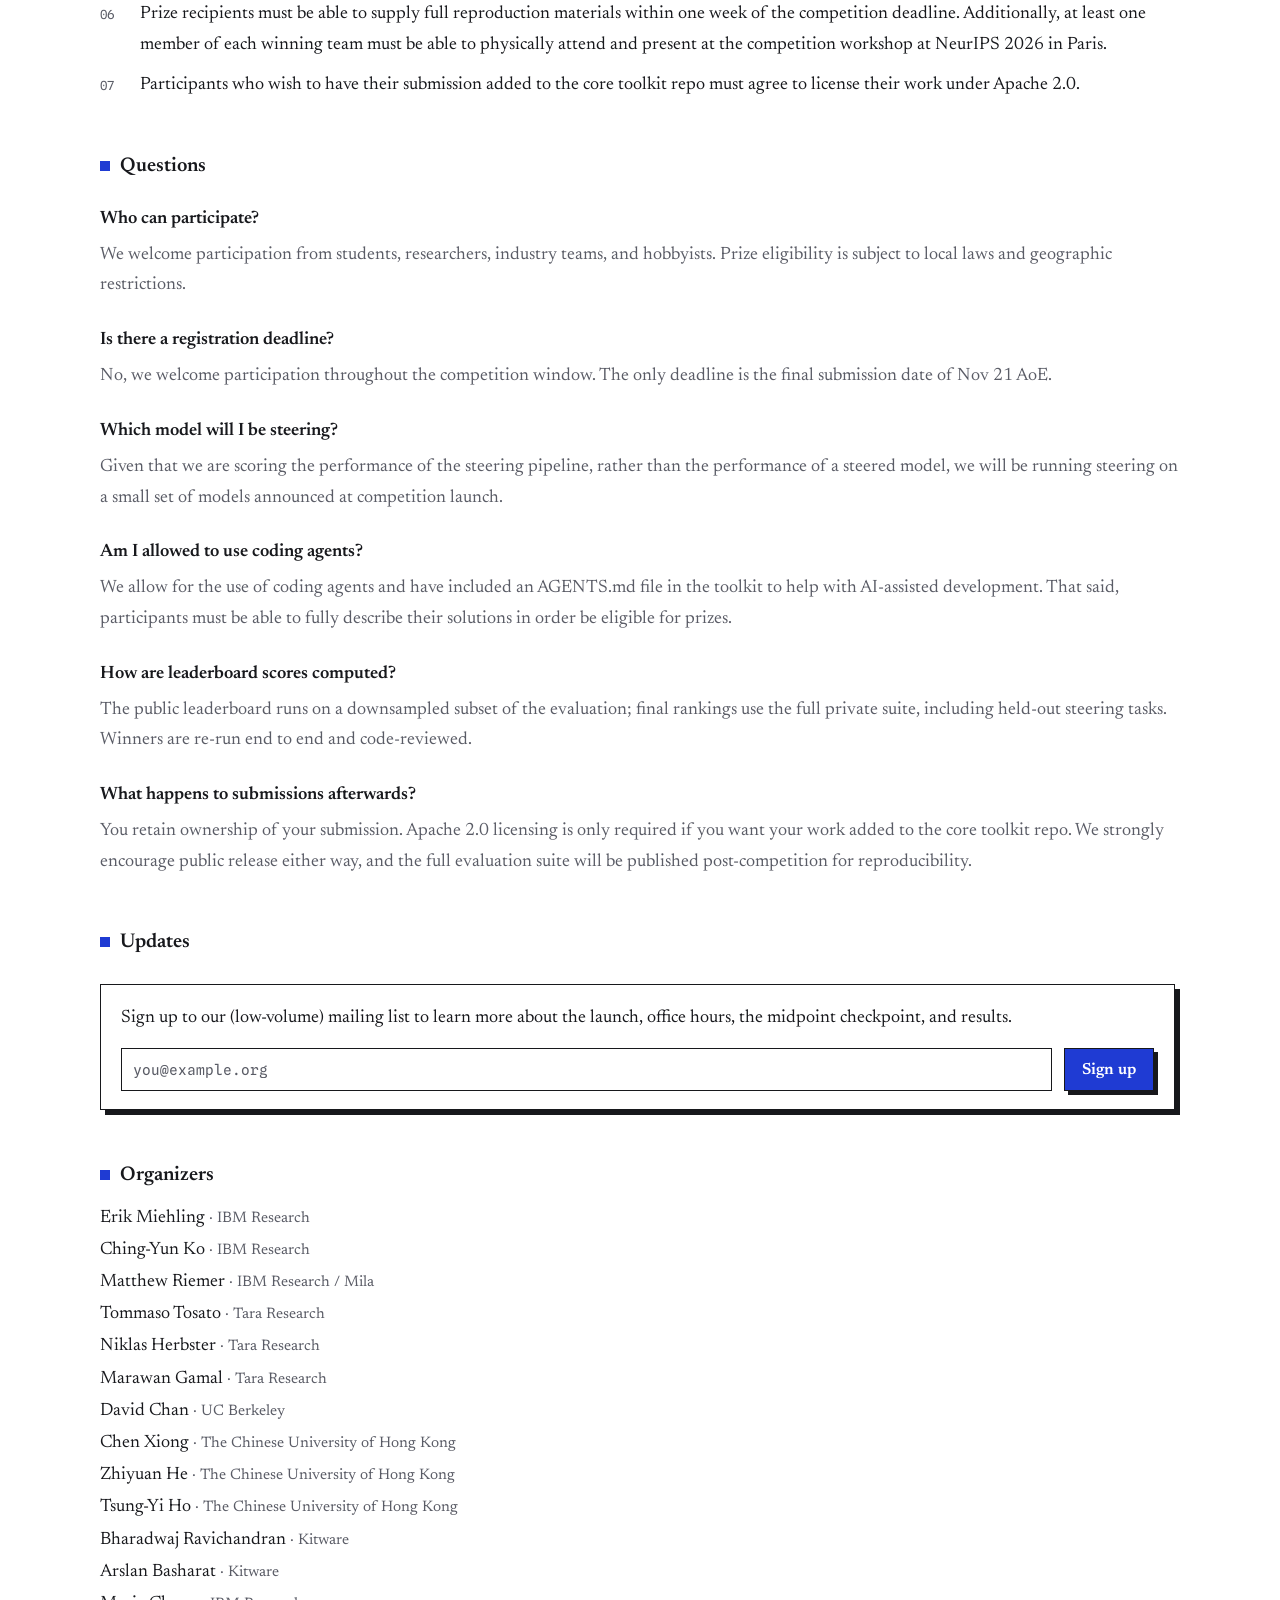
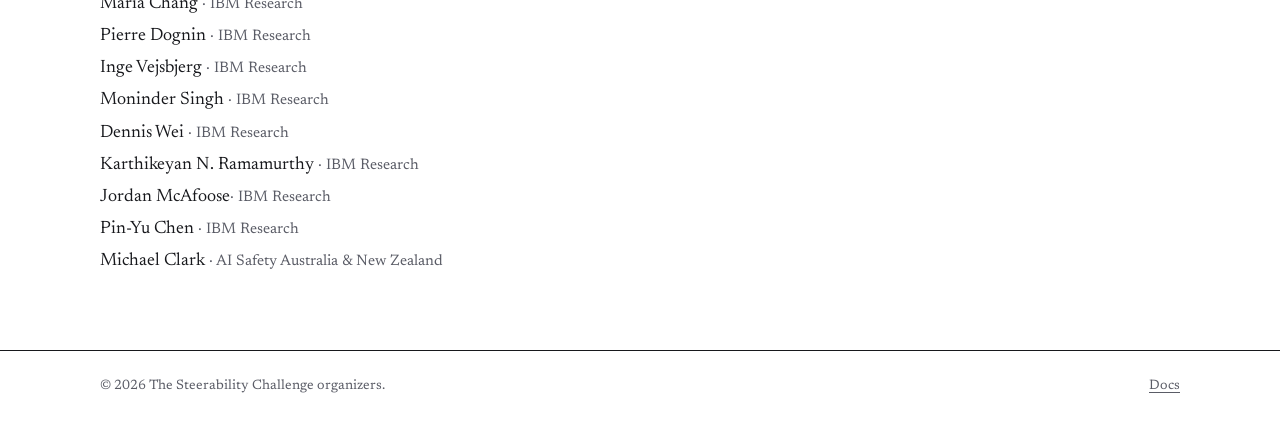
==== commit 402d3eba: "affiliation" ====
--- a/competition/index.html
+++ b/competition/index.html
@@ -180,7 +180,7 @@
     <li>Karthikeyan N. Ramamurthy <span class="soft">· IBM Research</span></li>
     <li>Jordan McAfoose<span class="soft">· IBM Research</span></li>
     <li>Pin-Yu Chen <span class="soft">· IBM Research</span></li>
-    <li>Michael Clark <span class="soft">· Woodside Energy</span></li>
+    <li>Michael Clark <span class="soft">· AI Safety Australia & New Zealand</span></li>
   </ul>
 
 </main>
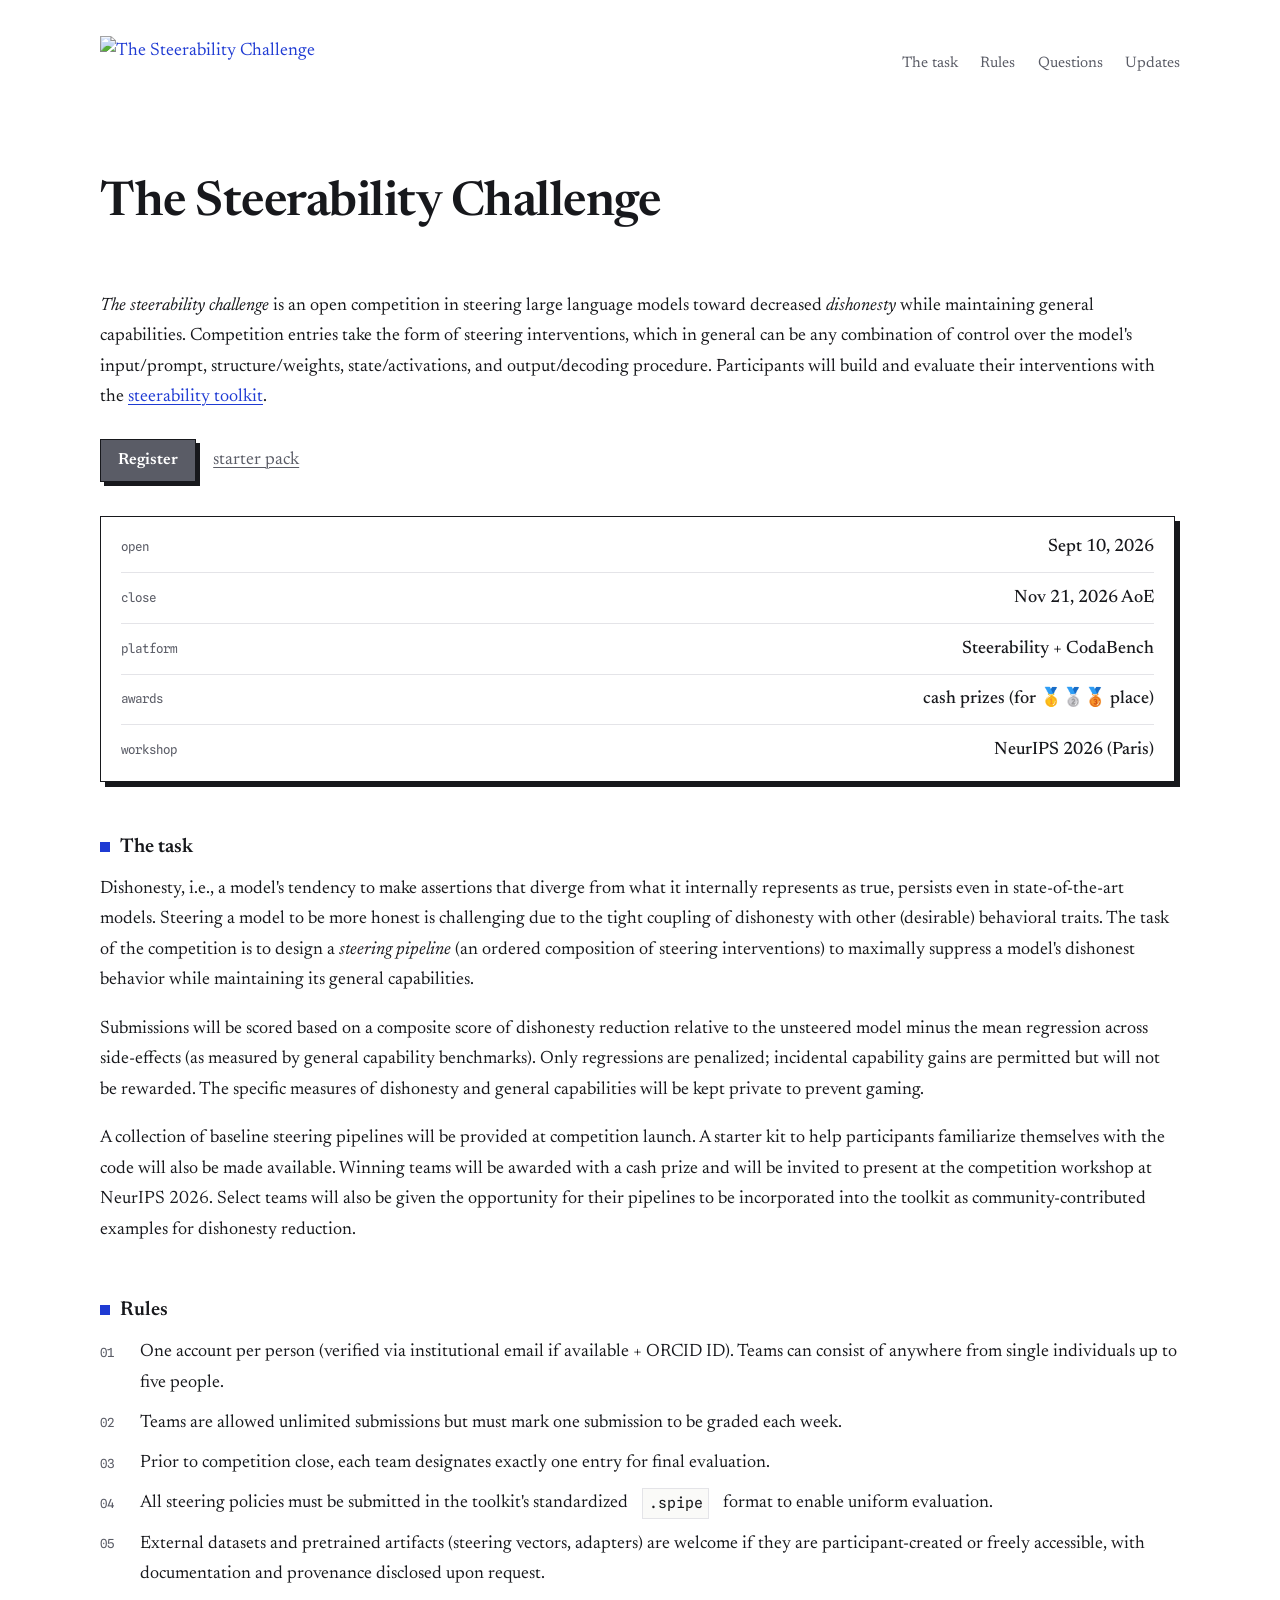
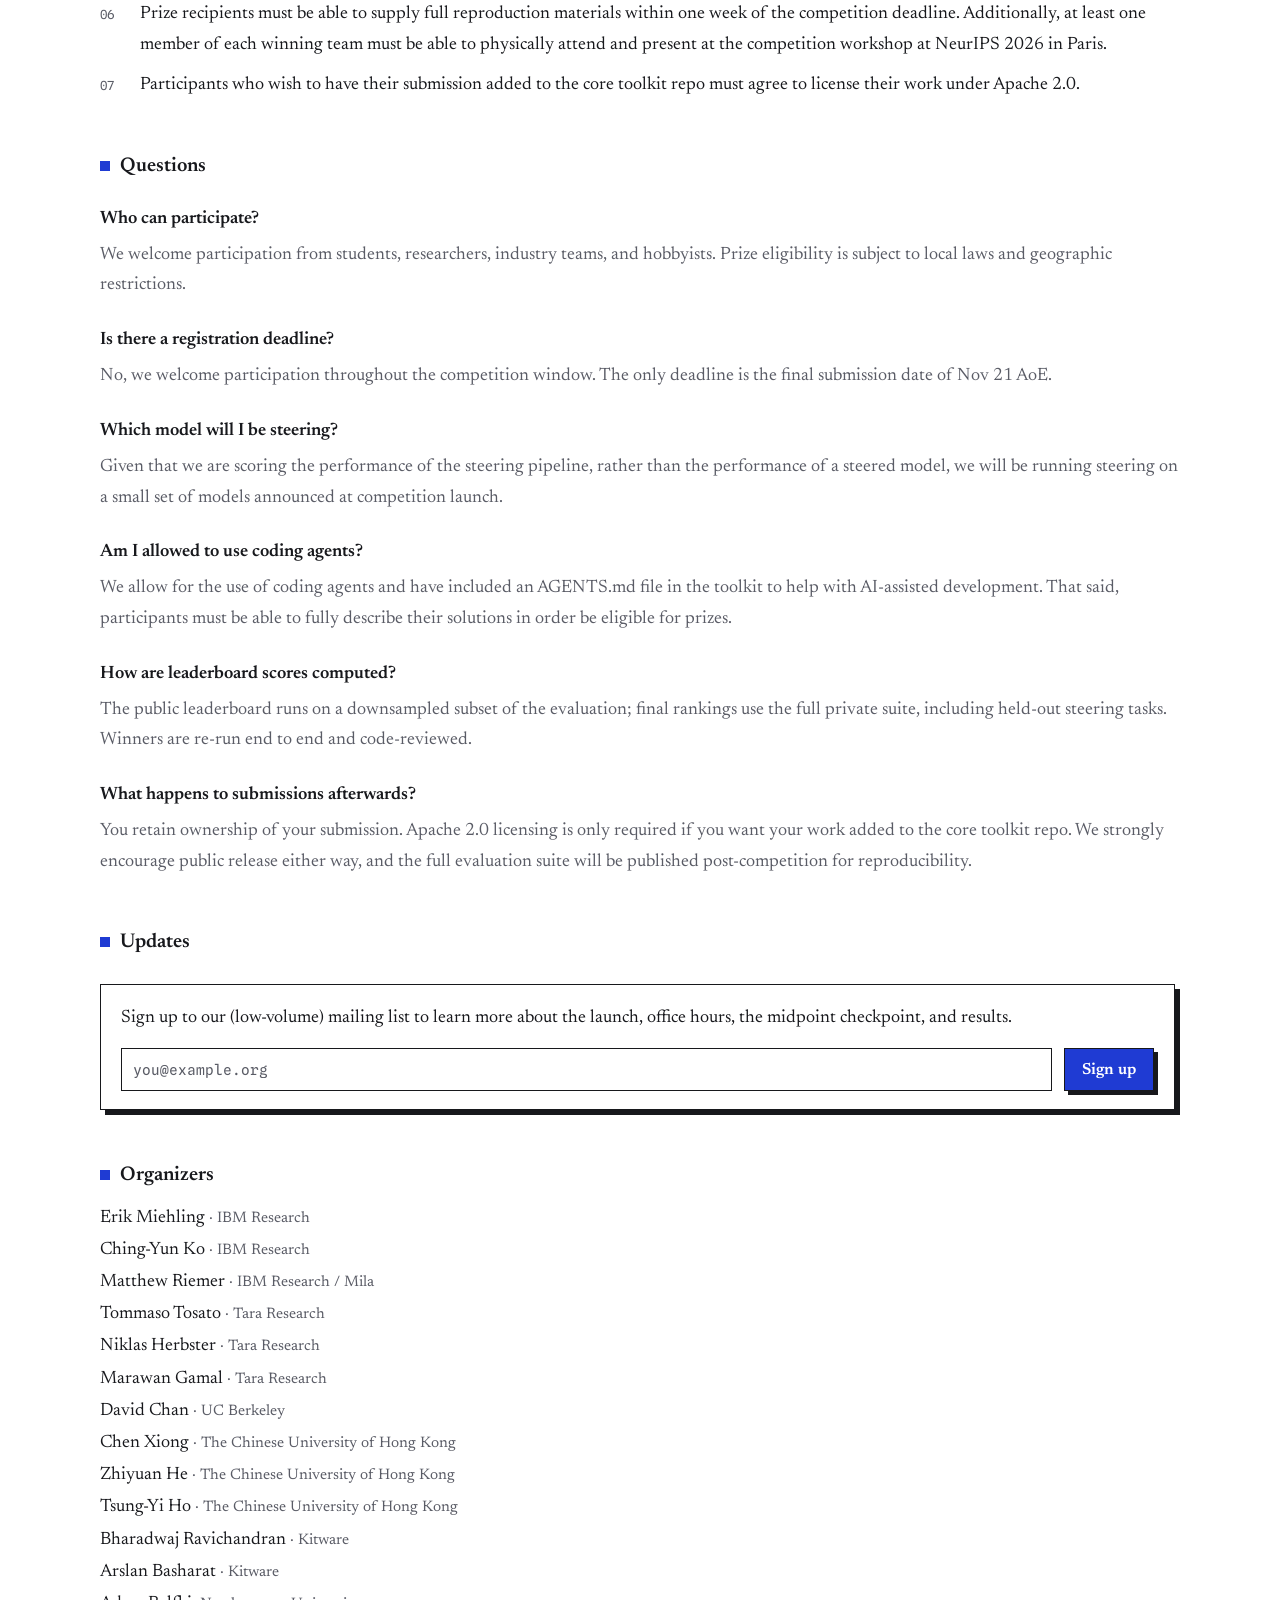
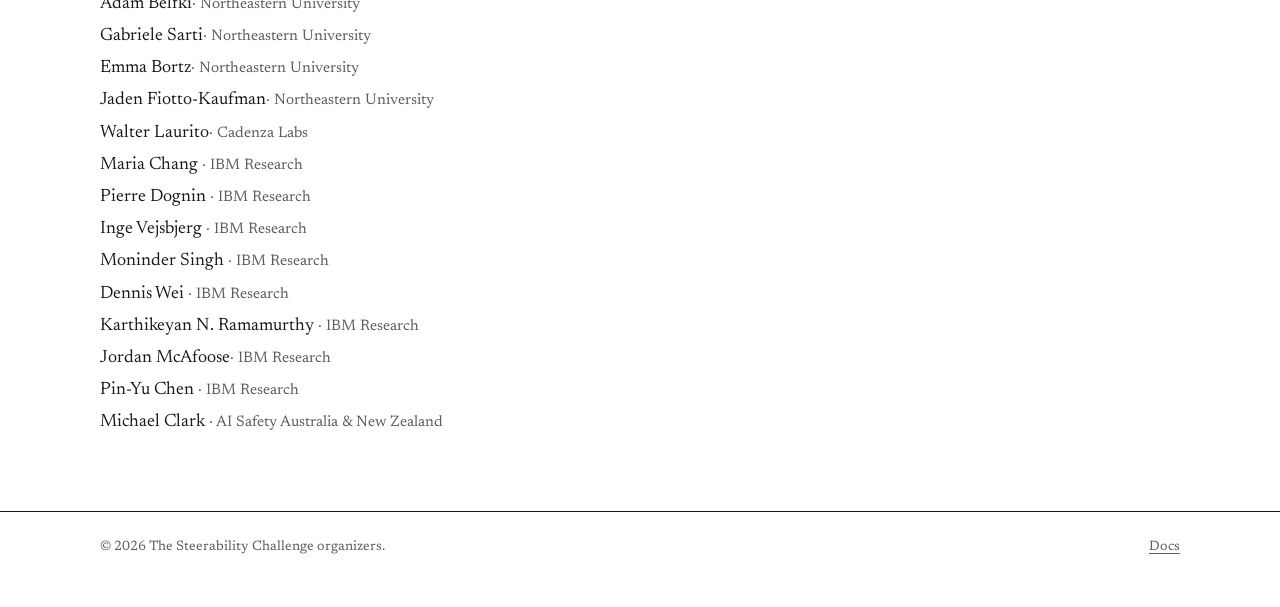
==== commit 08d57b53: "organizers" ====
--- a/competition/index.html
+++ b/competition/index.html
@@ -172,6 +172,11 @@
     <li>Tsung-Yi Ho <span class="soft">· The Chinese University of Hong Kong</span></li>
     <li>Bharadwaj Ravichandran <span class="soft">· Kitware</span></li>
     <li>Arslan Basharat <span class="soft">· Kitware</span></li>
+    <li>Adam Belfki<span class="soft">· Northeastern University</span></li>
+    <li>Gabriele Sarti<span class="soft">· Northeastern University</span></li>
+    <li>Emma Bortz<span class="soft">· Northeastern University</span></li>
+    <li>Jaden Fiotto-Kaufman<span class="soft">· Northeastern University</span></li>
+    <li>Walter Laurito<span class="soft">· Cadenza Labs</span></li>
     <li>Maria Chang <span class="soft">· IBM Research</span></li>
     <li>Pierre Dognin <span class="soft">· IBM Research</span></li>
     <li>Inge Vejsbjerg <span class="soft">· IBM Research</span></li>
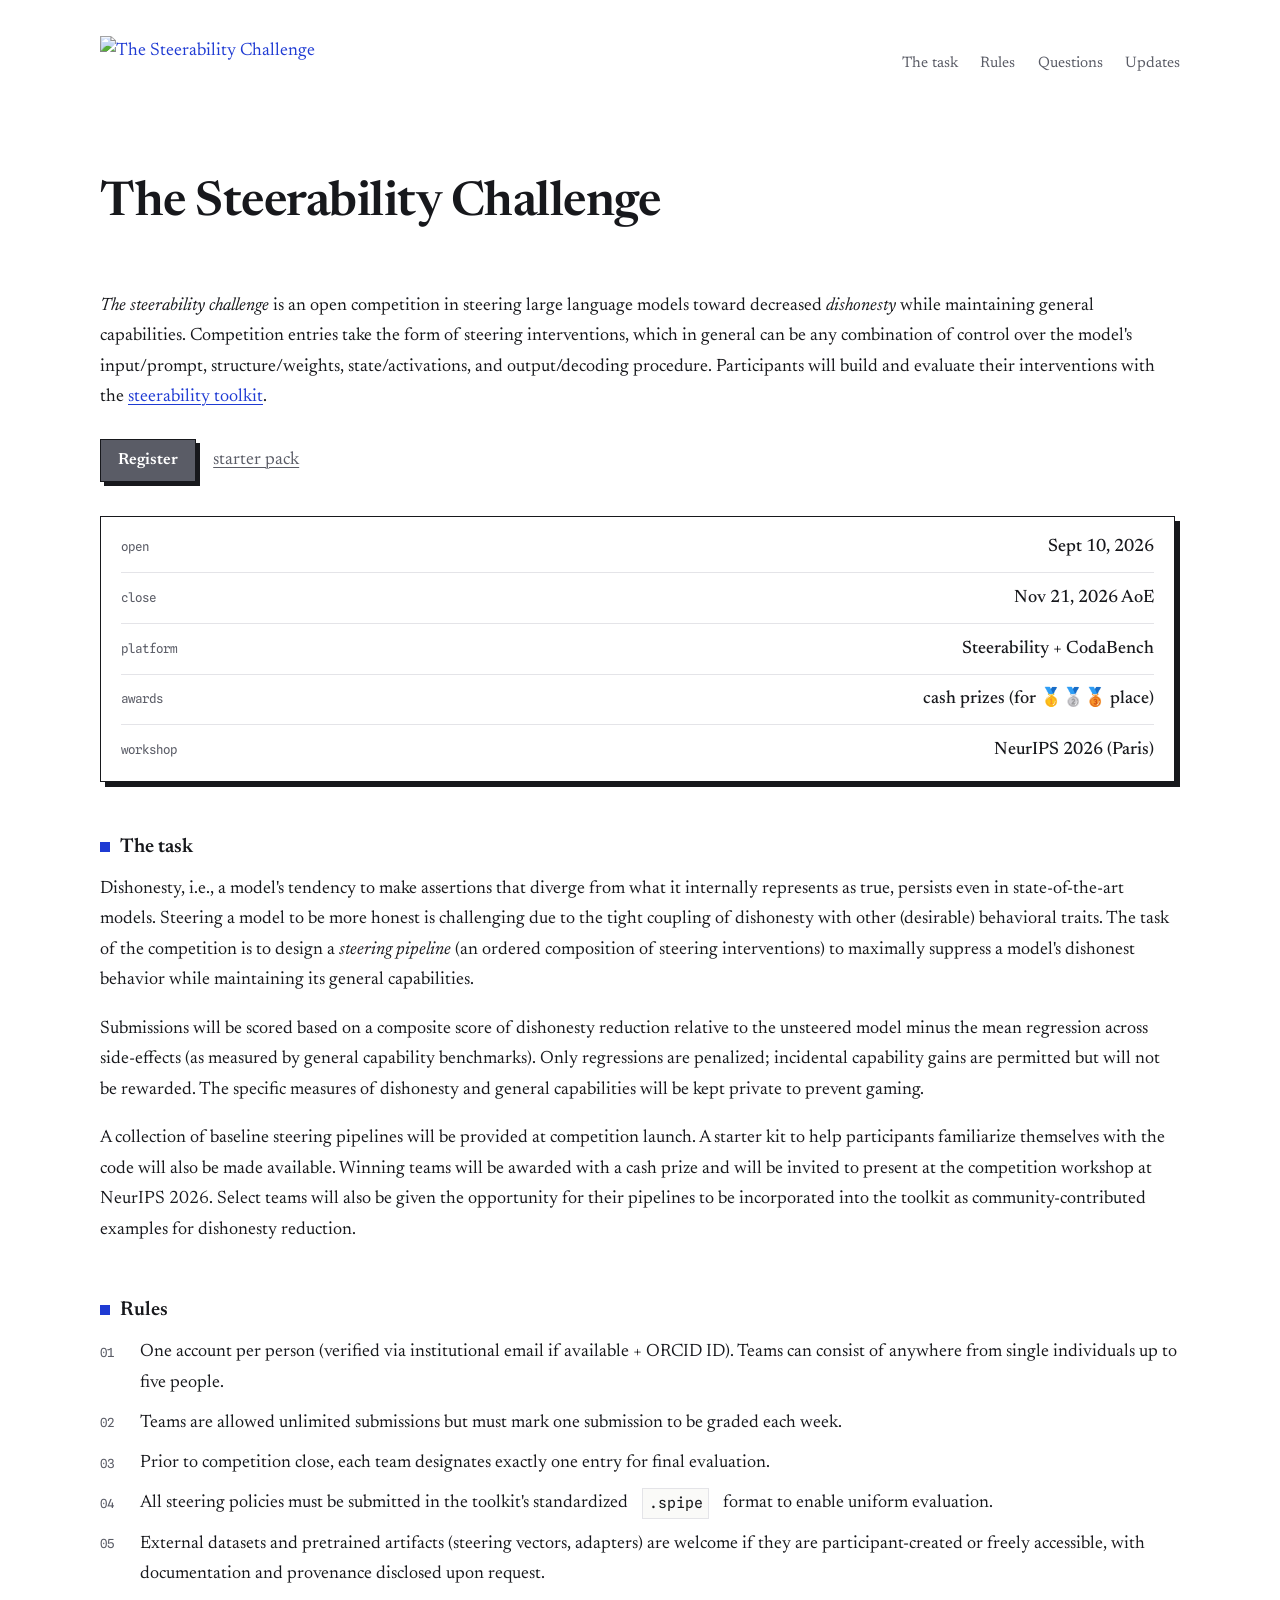
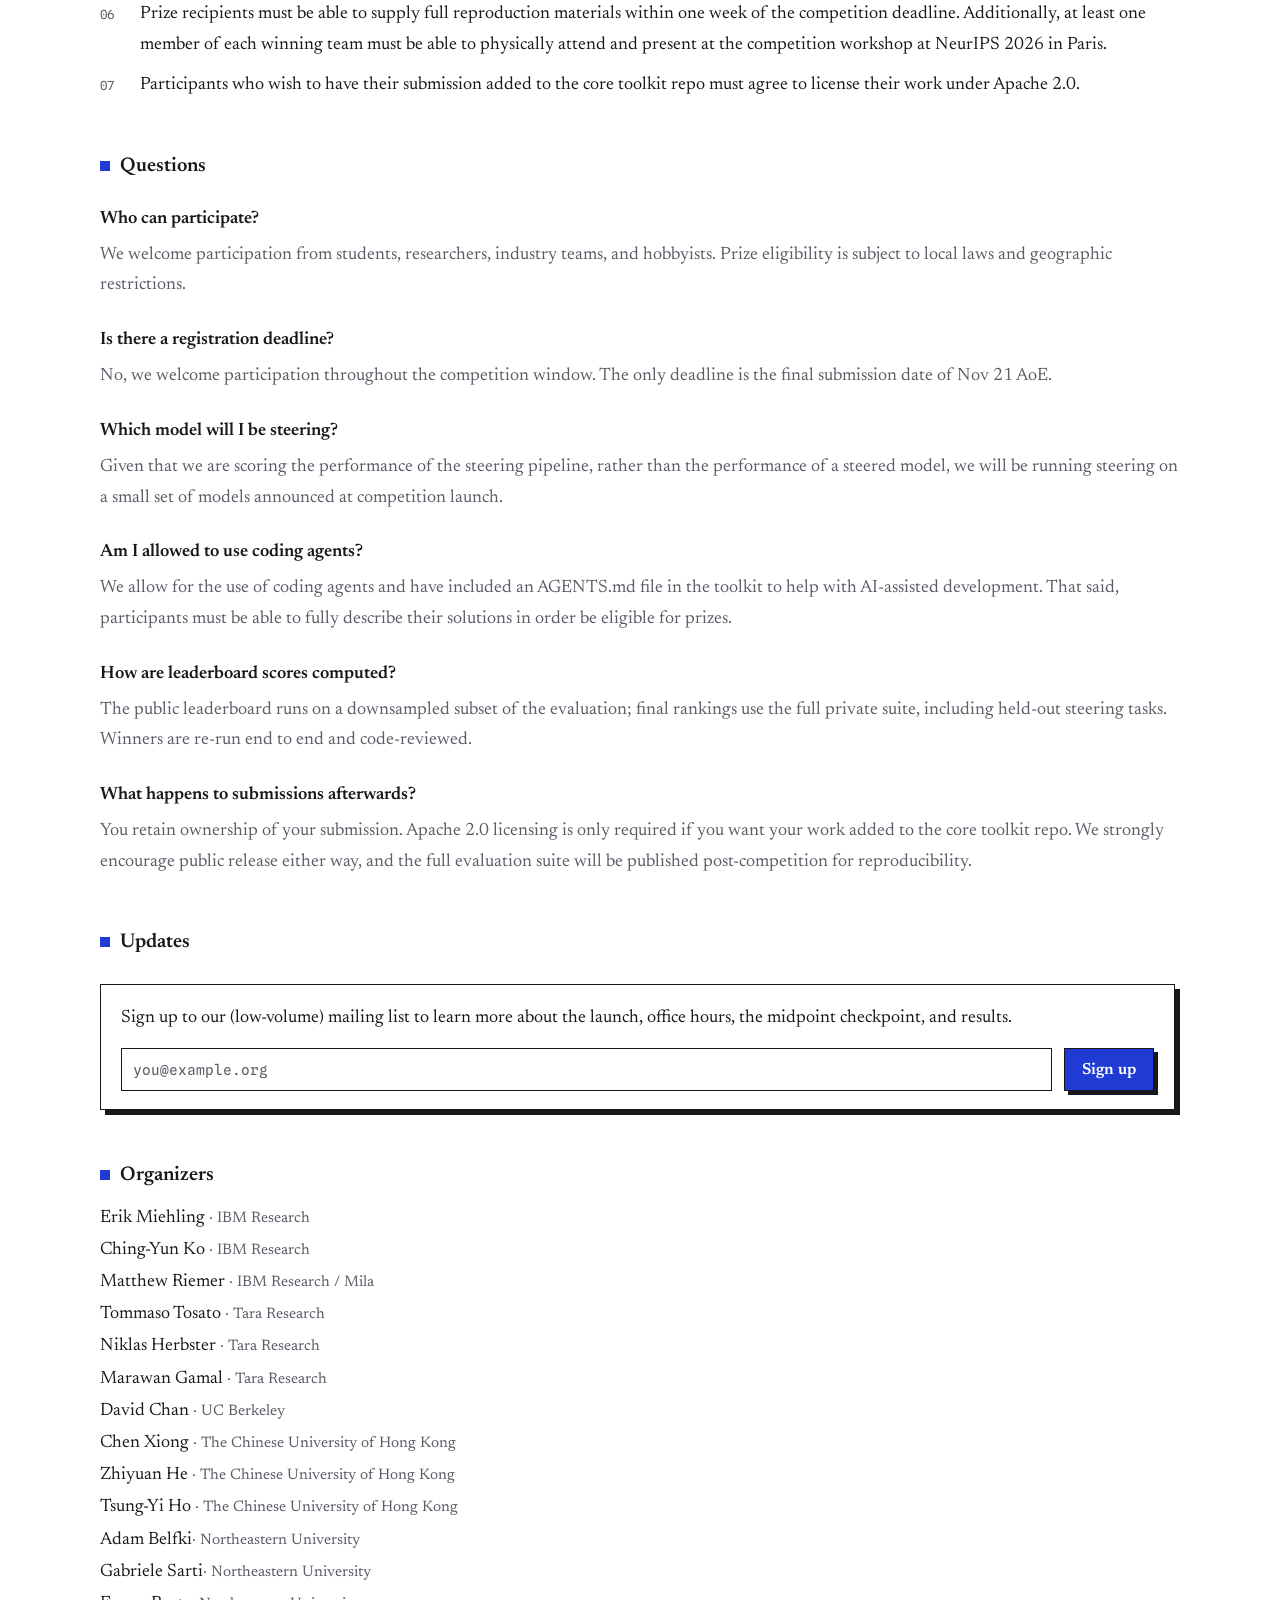
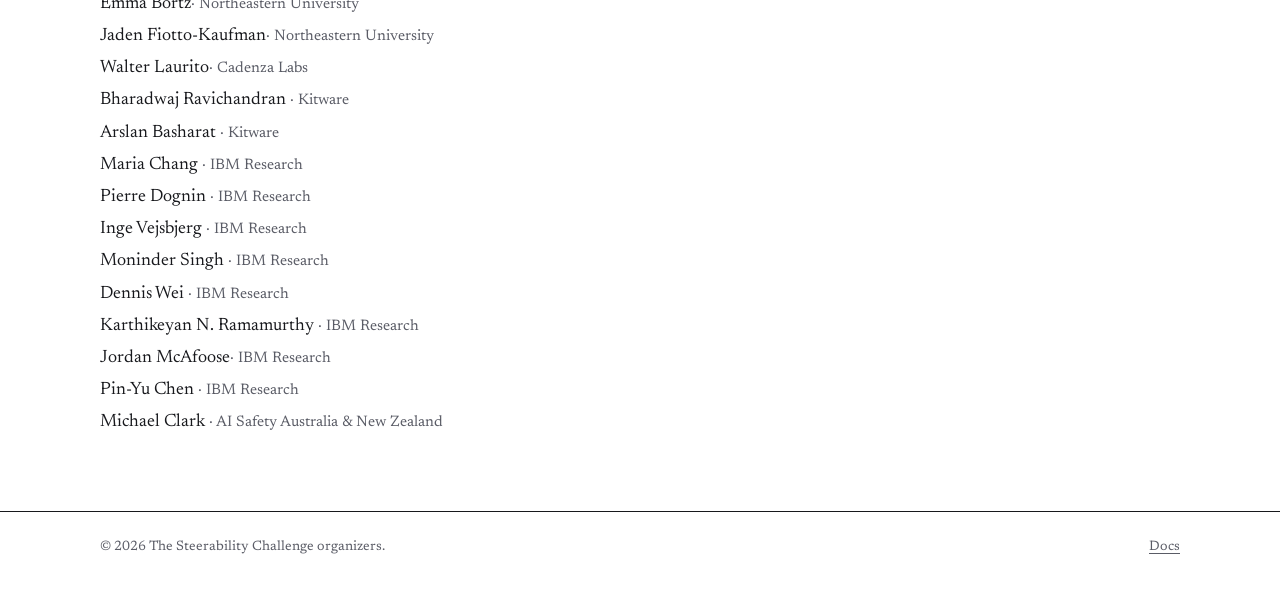
==== commit 9b5cfd88: "organizers" ====
--- a/competition/index.html
+++ b/competition/index.html
@@ -170,13 +170,13 @@
     <li>Chen Xiong <span class="soft">· The Chinese University of Hong Kong</span></li>
     <li>Zhiyuan He <span class="soft">· The Chinese University of Hong Kong</span></li>
     <li>Tsung-Yi Ho <span class="soft">· The Chinese University of Hong Kong</span></li>
-    <li>Bharadwaj Ravichandran <span class="soft">· Kitware</span></li>
-    <li>Arslan Basharat <span class="soft">· Kitware</span></li>
     <li>Adam Belfki<span class="soft">· Northeastern University</span></li>
     <li>Gabriele Sarti<span class="soft">· Northeastern University</span></li>
     <li>Emma Bortz<span class="soft">· Northeastern University</span></li>
     <li>Jaden Fiotto-Kaufman<span class="soft">· Northeastern University</span></li>
     <li>Walter Laurito<span class="soft">· Cadenza Labs</span></li>
+    <li>Bharadwaj Ravichandran <span class="soft">· Kitware</span></li>
+    <li>Arslan Basharat <span class="soft">· Kitware</span></li>
     <li>Maria Chang <span class="soft">· IBM Research</span></li>
     <li>Pierre Dognin <span class="soft">· IBM Research</span></li>
     <li>Inge Vejsbjerg <span class="soft">· IBM Research</span></li>
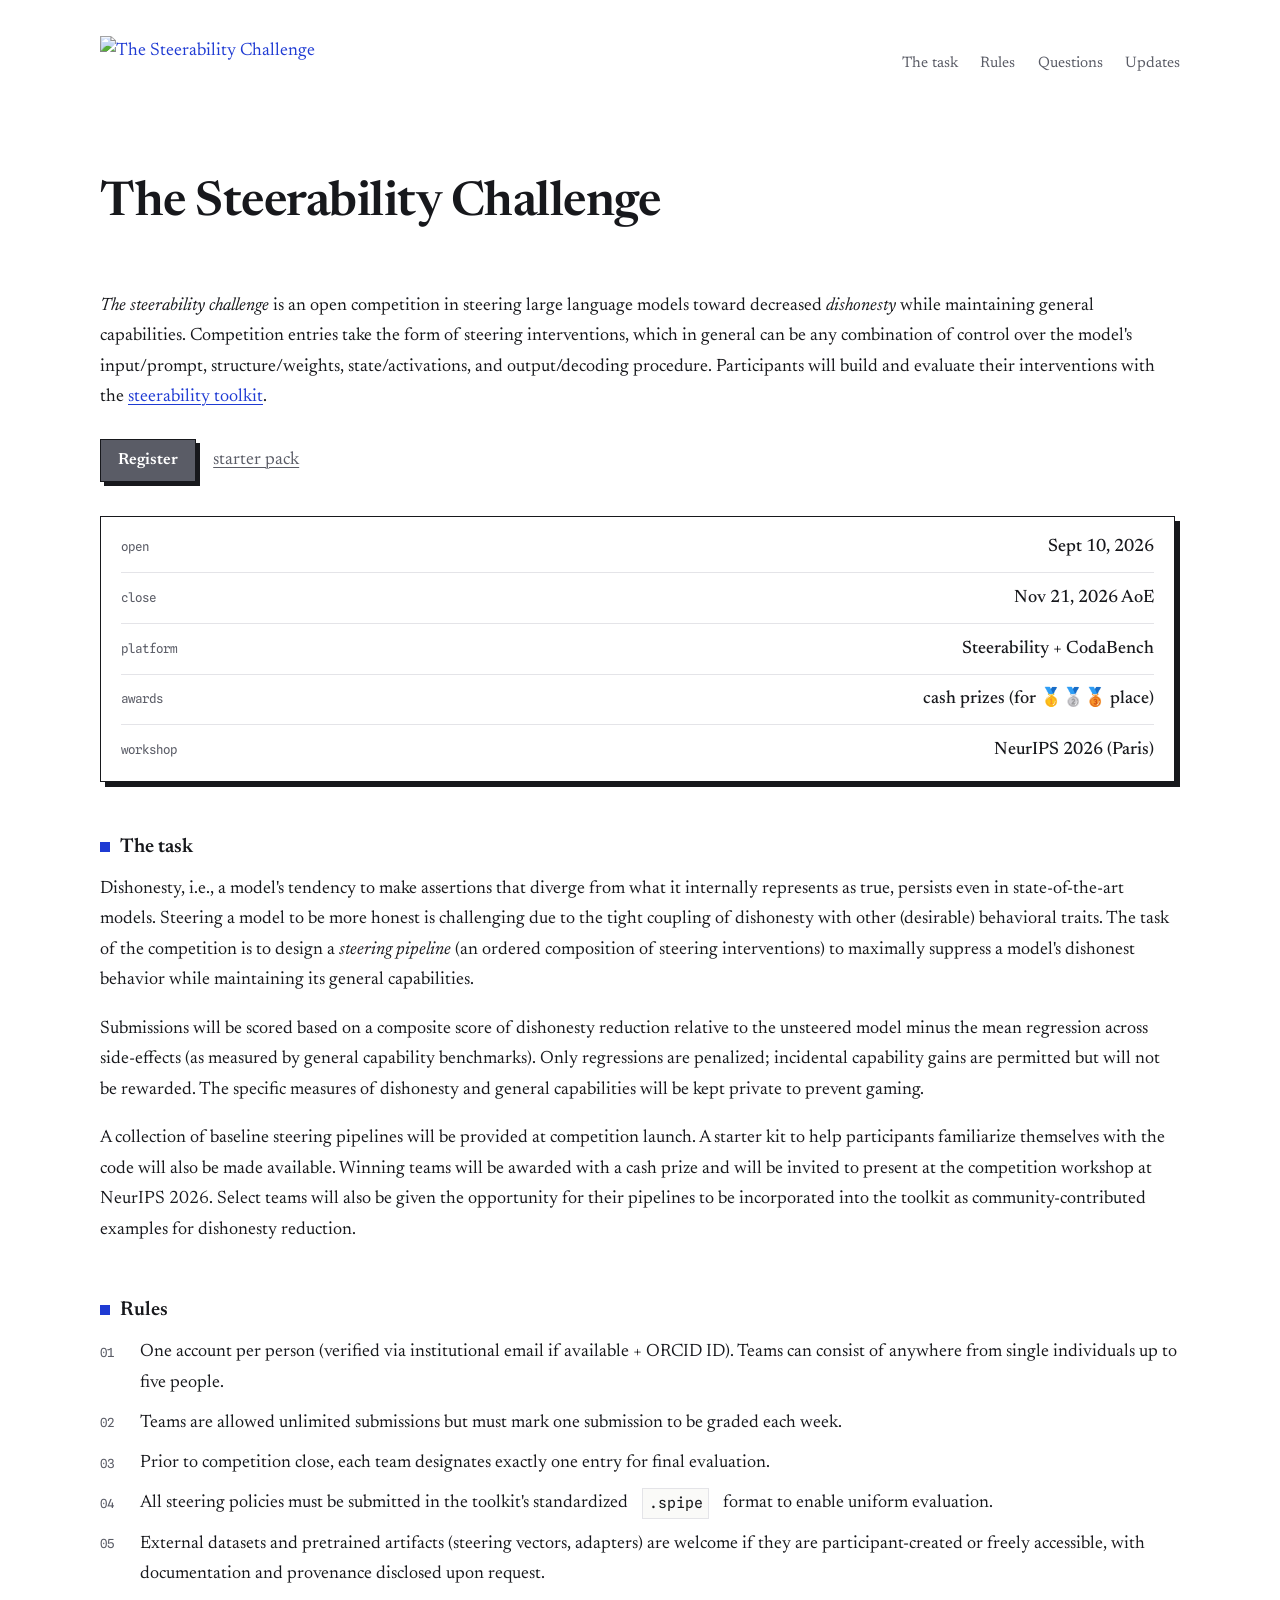
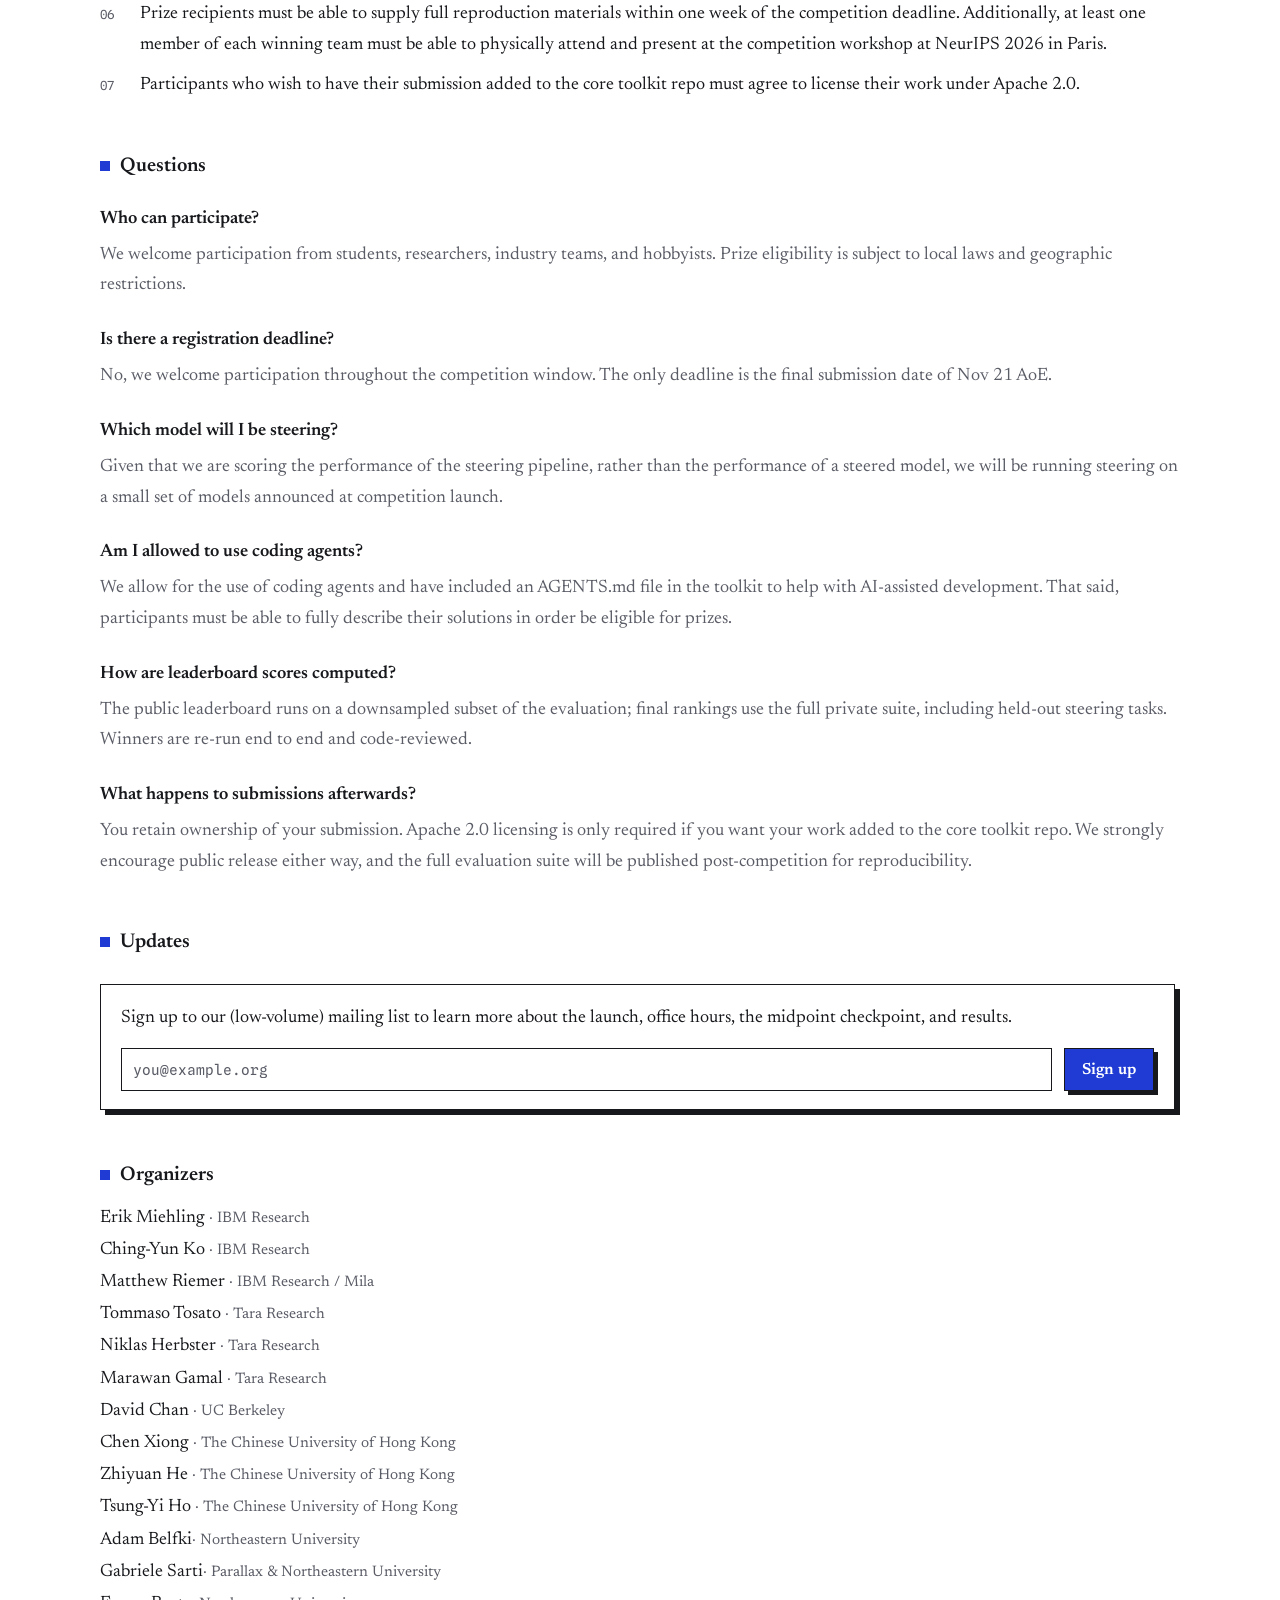
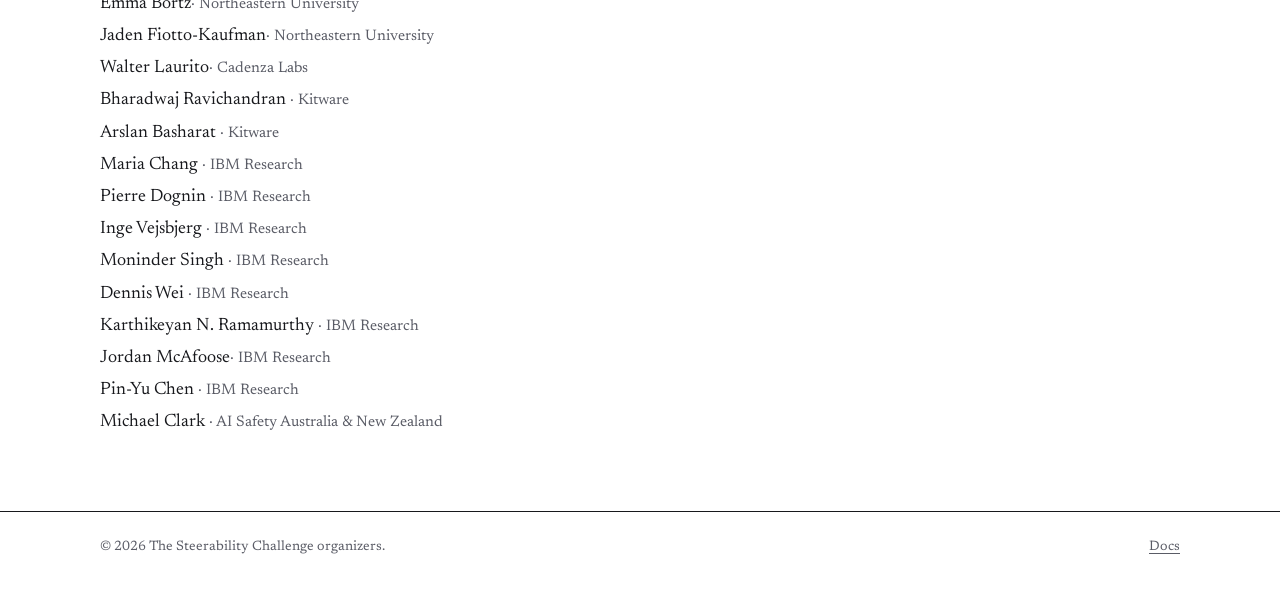
==== commit 63d93d59: "affil" ====
--- a/competition/index.html
+++ b/competition/index.html
@@ -171,7 +171,7 @@
     <li>Zhiyuan He <span class="soft">· The Chinese University of Hong Kong</span></li>
     <li>Tsung-Yi Ho <span class="soft">· The Chinese University of Hong Kong</span></li>
     <li>Adam Belfki<span class="soft">· Northeastern University</span></li>
-    <li>Gabriele Sarti<span class="soft">· Northeastern University</span></li>
+    <li>Gabriele Sarti<span class="soft">· Parallax & Northeastern University</span></li>
     <li>Emma Bortz<span class="soft">· Northeastern University</span></li>
     <li>Jaden Fiotto-Kaufman<span class="soft">· Northeastern University</span></li>
     <li>Walter Laurito<span class="soft">· Cadenza Labs</span></li>
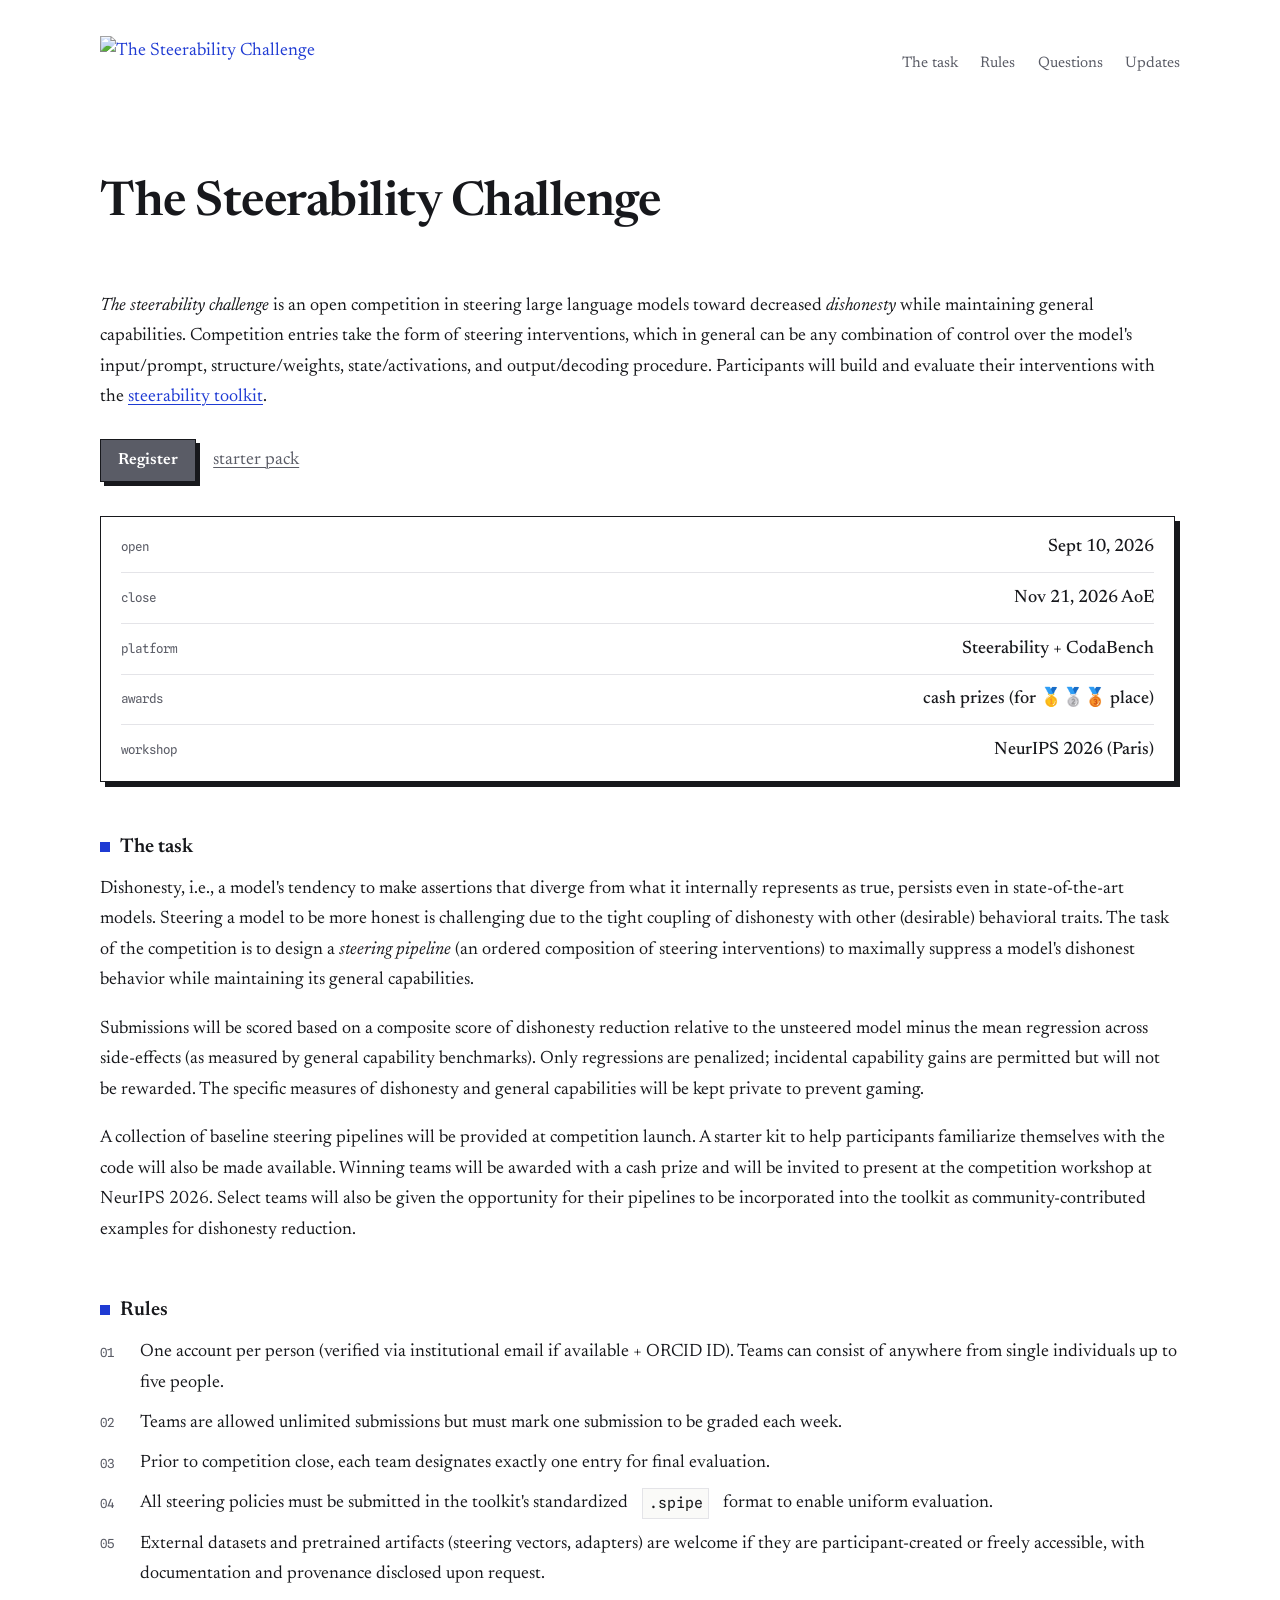
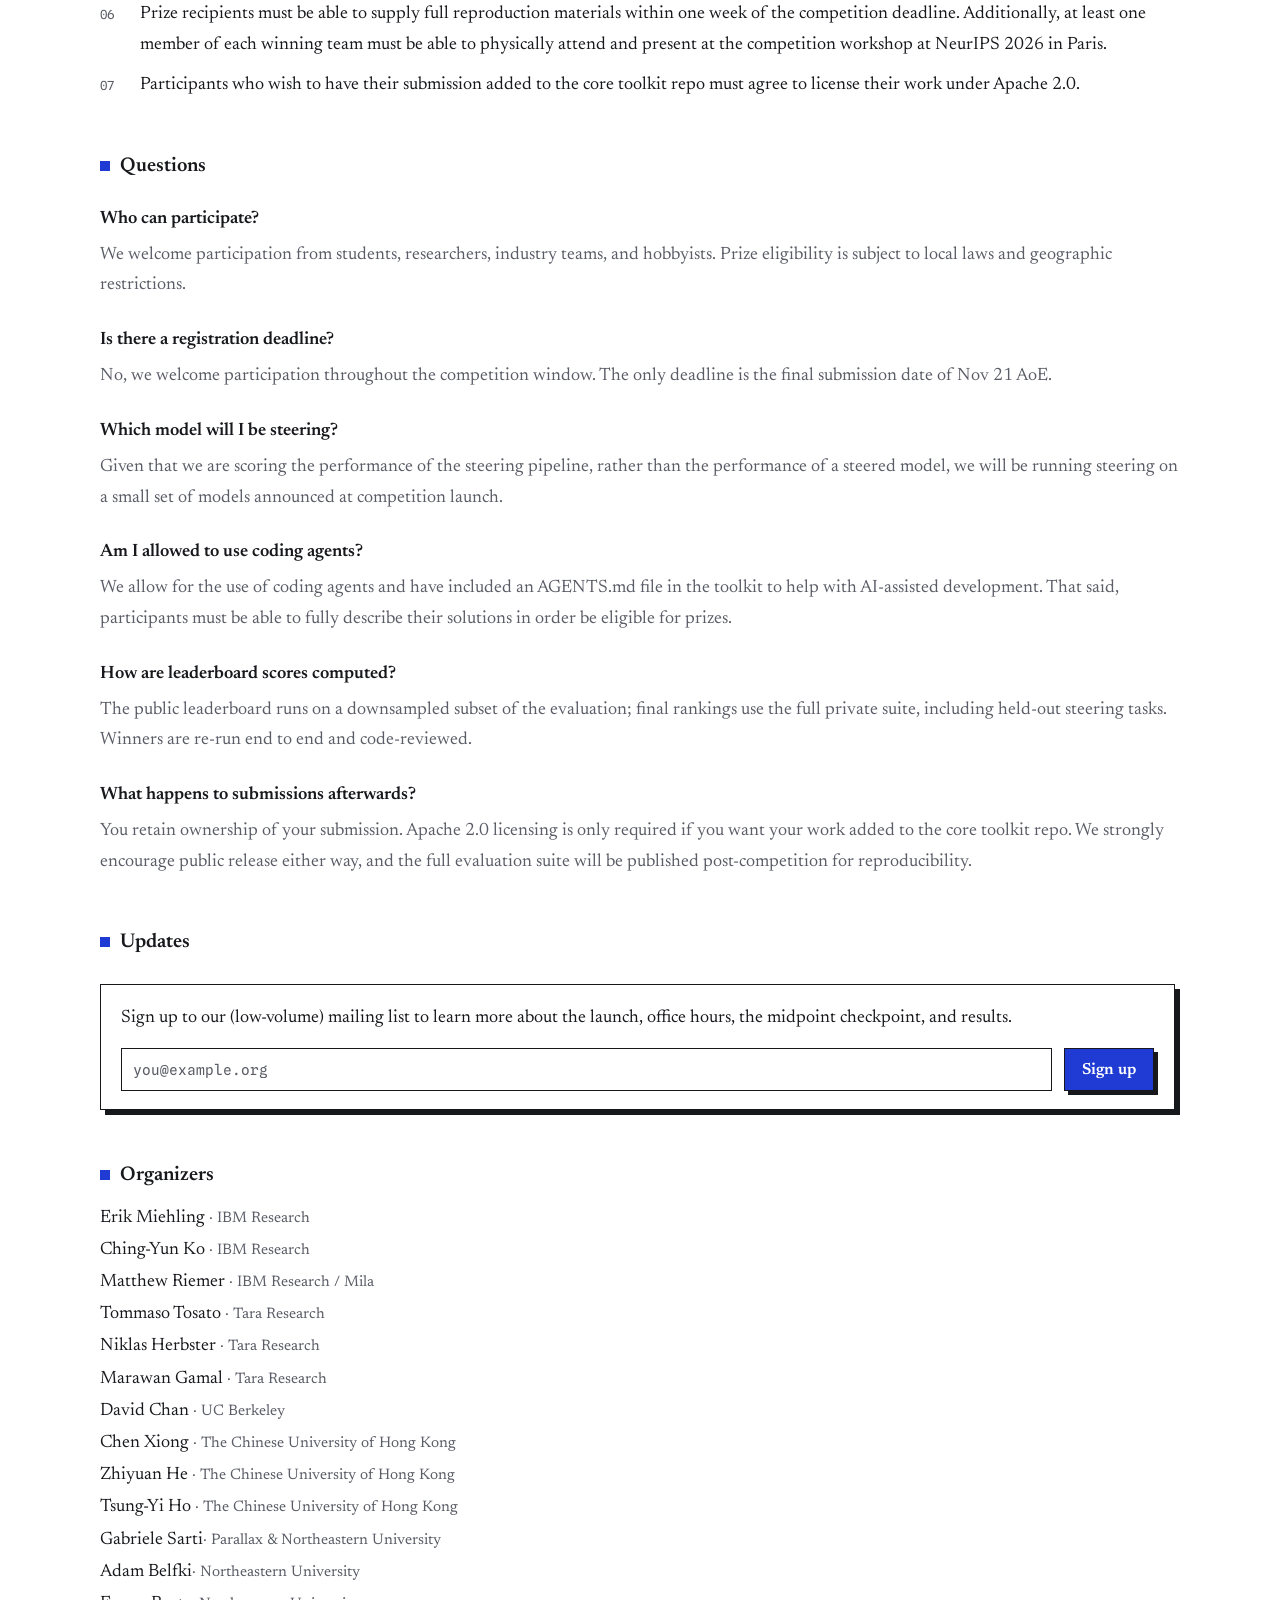
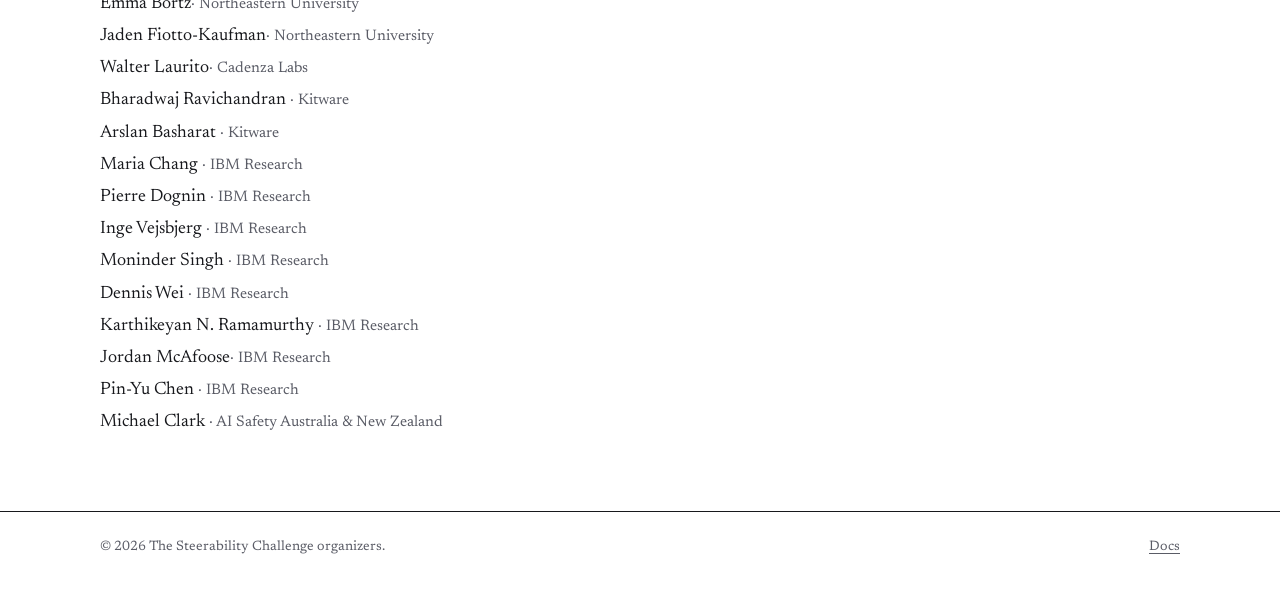
==== commit 3bc4ece8: "affil" ====
--- a/competition/index.html
+++ b/competition/index.html
@@ -170,8 +170,8 @@
     <li>Chen Xiong <span class="soft">· The Chinese University of Hong Kong</span></li>
     <li>Zhiyuan He <span class="soft">· The Chinese University of Hong Kong</span></li>
     <li>Tsung-Yi Ho <span class="soft">· The Chinese University of Hong Kong</span></li>
+    <li>Gabriele Sarti<span class="soft">· Parallax & Northeastern University</span></li>
     <li>Adam Belfki<span class="soft">· Northeastern University</span></li>
-    <li>Gabriele Sarti<span class="soft">· Parallax & Northeastern University</span></li>
     <li>Emma Bortz<span class="soft">· Northeastern University</span></li>
     <li>Jaden Fiotto-Kaufman<span class="soft">· Northeastern University</span></li>
     <li>Walter Laurito<span class="soft">· Cadenza Labs</span></li>
